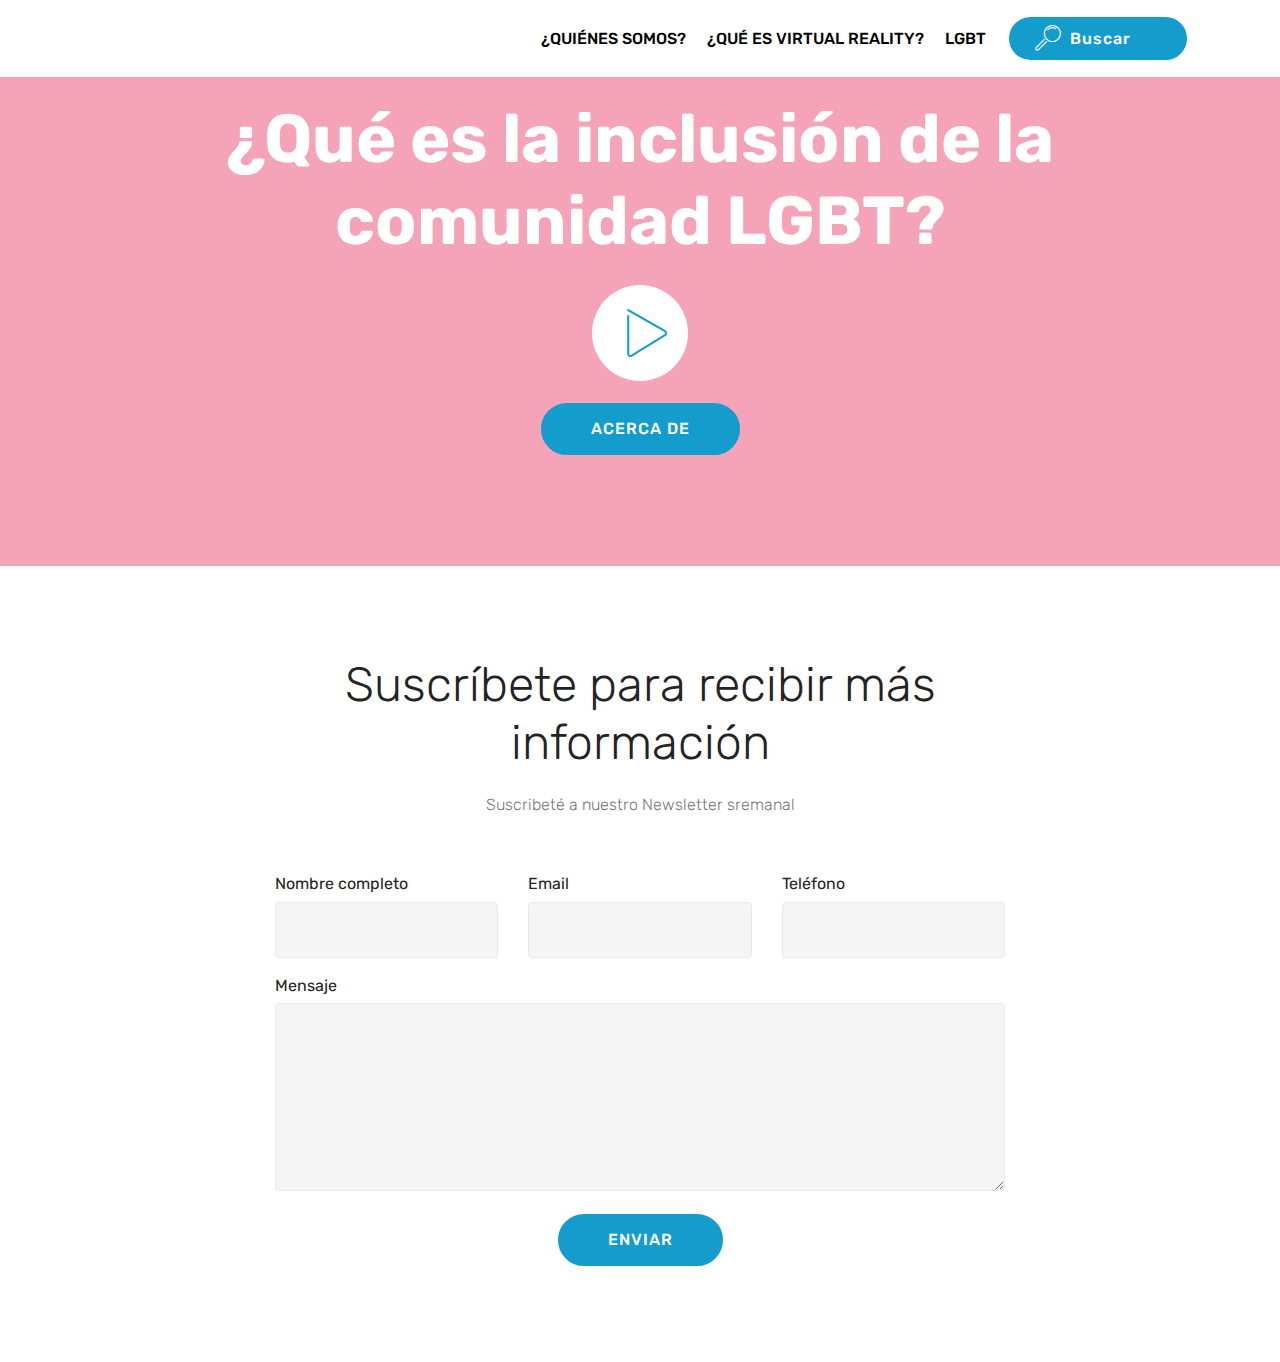
==== FEM_TP5/index.html @ 5a6d89cb "Add files via upload" ====
<!DOCTYPE html>
<html  >
<head>
  <!--Proyecto 19/07/2020-->
  <meta charset="UTF-8">
  <meta http-equiv="X-UA-Compatible" content="IE=edge">
  <meta name="viewport" content="width=device-width, initial-scale=1, minimum-scale=1">
  <meta name="description" content="">
  
  
  <title>Home</title>
  <link rel="stylesheet" href="assets/web/assets/mobirise-icons/mobirise-icons.css">
  <link rel="stylesheet" href="assets/bootstrap/css/bootstrap.min.css">
  <link rel="stylesheet" href="assets/bootstrap/css/bootstrap-grid.min.css">
  <link rel="stylesheet" href="assets/bootstrap/css/bootstrap-reboot.min.css">
  <link rel="stylesheet" href="assets/dropdown/css/style.css">
  <link rel="stylesheet" href="assets/tether/tether.min.css">
  <link rel="stylesheet" href="assets/theme/css/style.css">
  <link rel="preload" as="style" href="assets/mobirise/css/mbr-additional.css"><link rel="stylesheet" href="assets/mobirise/css/mbr-additional.css" type="text/css">
  
  
  
</head>
<body>
<!--Esta sección hace referencia a la parte de todo el Menú-->
  <section class="menu cid-s5eSdiSKbE" once="menu" id="menu2-2">
    <nav class="navbar navbar-expand beta-menu navbar-dropdown align-items-center navbar-fixed-top navbar-toggleable-sm">
        <button class="navbar-toggler navbar-toggler-right" type="button" data-toggle="collapse" data-target="#navbarSupportedContent" aria-controls="navbarSupportedContent" aria-expanded="false" aria-label="Toggle navigation">
            <div class="hamburger">
                <span></span>
                <span></span>
                <span></span>
                <span></span>
            </div>
        </button>
        <div class="menu-logo">
            <div class="navbar-brand">
                <span class="navbar-logo">
                     <!--Queda pendiente cambiar la referencia que te lleva al dar click-->
                    <a href=""> 
                        <!--Queda pendiente cambiar el logo por el que debe de ser-->
                        
                    </a>
                </span>   
            </div>
        </div>
        <div class="collapse navbar-collapse" id="navbarSupportedContent">
            <ul class="navbar-nav nav-dropdown" data-app-modern-menu="true"><li class="nav-item">
                    <a class="nav-link link text-black display-4" href="">¿QUIÉNES SOMOS?</a>
                </li>
                <li class="nav-item">
                    <a class="nav-link link text-black display-4" href="">¿QUÉ ES VIRTUAL REALITY?</a>
                </li>
                <li class="nav-item"><a class="nav-link link text-black display-4" href="">LGBT</a>
                </li>
            </ul>
            <div class="navbar-buttons mbr-section-btn"><a class="btn btn-sm btn-primary display-4" href="tel:+1-234-567-8901"><span class="mbri-search mbr-iconfont mbr-iconfont-btn"></span>
                    Buscar &nbsp; &nbsp; &nbsp;</a></div>
        </div>
    </nav>
</section>

 <!--La estrcutura de donde esta contenido el video y todo-->
<section class="header8 cid-s5eTyyxv9y" data-bg-video="https://www.youtube.com/watch?v=Wuv_-6k0i1s" id="header8-3">
    <div class="mbr-overlay" style="opacity: 0.4; background-color: rgb(255, 51, 102);">
    </div>
    <div class="container align-center">
        <div class="row justify-content-md-center">
            <div class="mbr-white col-md-10">
                <h1 class="mbr-section-title align-center py-2 mbr-bold mbr-fonts-style display-1">
                        ¿Qué es la inclusión de la comunidad LGBT?</h1>
                <div class="mbr-media show-modal align-center py-2" data-modal=".modalWindow">
                         <span class="mbr-iconfont mbri-play" style="color: rgb(20, 157, 204); fill: rgb(20, 157, 204);"></span>
                </div>
                <div class="mbr-section-btn text-center"><a class="btn btn-md btn-primary display-4" href="#">ACERCA DE</a></div>
            </div>
        </div>
    </div>
    <div>
        <div class="modalWindow" style="display: none;">
            <div class="modalWindow-container">
                <div class="modalWindow-video-container">
                    <div class="modalWindow-video">
                        <iframe width="100%" height="100%" frameborder="0" allowfullscreen="1" data-src="https://www.youtube.com/watch?v=Wuv_-6k0i1s"></iframe>
                    </div>
                    <a class="close" role="button" data-dismiss="modal">
                        <span aria-hidden="true" class="mbri-close mbr-iconfont closeModal"></span>
                        <span class="sr-only">Close</span>
                    </a>
                </div>
            </div>
        </div>
    </div>
</section>

<section class="mbr-section form1 cid-s5eWeSr06A" id="form1-5">

    

    
    <div class="container">
        <div class="row justify-content-center">
            <div class="title col-12 col-lg-8">
                <h2 class="mbr-section-title align-center pb-3 mbr-fonts-style display-2">
                    Suscríbete para recibir más información</h2>
                <h3 class="mbr-section-subtitle align-center mbr-light pb-3 mbr-fonts-style display-7">Suscribeté a nuestro Newsletter sremanal</h3>
            </div>
        </div>
    </div>
    <div class="container">
        <div class="row justify-content-center">
            <div class="media-container-column col-lg-8" data-form-type="formoid">
                 <!--Formulario para la parte del contacto suscribirte-->
                <form action="#" method="POST" class="mbr-form form-with-styler" data-form-title="Form"><input type="hidden" name="email" data-form-email="true" value="gaoJ8sy+6foCyvdoauKLddIcoXKHVv81Sa2yBnpXeVdmSCj+94ieFy/NWxzIMmt3+MjzSNZmoTItu3sRrICZNxyyZTBUx2Mr4OtxBeQ76KCiIDKEmGf8eAkq9WIm+OnK">
                    <div class="row">
                        <div hidden="hidden" data-form-alert="" class="alert alert-success col-12">Thanks for filling out the form!</div>
                        <div hidden="hidden" data-form-alert-danger="" class="alert alert-danger col-12">
                        </div>
                    </div>
                    <div class="dragArea row">
                        <div class="col-md-4  form-group" data-for="name">
                            <label for="name-form1-5" class="form-control-label mbr-fonts-style display-7">Nombre completo</label>
                            <input type="text" name="name" data-form-field="Name" required="required" class="form-control display-7" id="name-form1-5">
                        </div>
                        <div class="col-md-4  form-group" data-for="email">
                            <label for="email-form1-5" class="form-control-label mbr-fonts-style display-7">Email</label>
                            <input type="email" name="email" data-form-field="Email" required="required" class="form-control display-7" id="email-form1-5">
                        </div>
                        <div data-for="phone" class="col-md-4  form-group">
                            <label for="phone-form1-5" class="form-control-label mbr-fonts-style display-7">Teléfono</label>
                            <input type="tel" name="phone" data-form-field="Phone" class="form-control display-7" id="phone-form1-5">
                        </div>
                        <div data-for="message" class="col-md-12 form-group">
                            <label for="message-form1-5" class="form-control-label mbr-fonts-style display-7">Mensaje</label>
                            <textarea name="message" data-form-field="Message" class="form-control display-7" id="message-form1-5"></textarea>
                        </div>
                        <div class="col-md-12 input-group-btn align-center"><button type="submit" class="btn btn-primary btn-form display-4">ENVIAR</button></div>
                    </div>
                </form><!---Formbuilder Form--->
            </div>
        </div>
    </div>
</section>


  <script src="assets/web/assets/jquery/jquery.min.js"></script>
  <script src="assets/popper/popper.min.js"></script>
  <script src="assets/bootstrap/js/bootstrap.min.js"></script>
  <script src="assets/dropdown/js/nav-dropdown.js"></script>
  <script src="assets/dropdown/js/navbar-dropdown.js"></script>
  <script src="assets/smoothscroll/smooth-scroll.js"></script>
  <script src="assets/tether/tether.min.js"></script>
  <script src="assets/touchswipe/jquery.touch-swipe.min.js"></script>
  <script src="assets/playervimeo/vimeo_player.js"></script>
  <script src="assets/ytplayer/jquery.mb.ytplayer.min.js"></script>
  <script src="assets/vimeoplayer/jquery.mb.vimeo_player.js"></script>
  <script src="assets/theme/js/script.js"></script>
  <script src="assets/formoid/formoid.min.js"></script>
  
  
</body>
</html>
---- FEM_TP5/assets/web/assets/mobirise-icons/mobirise-icons.css ----
@font-face {
  font-family: 'MobiriseIcons';
  src:  url('mobirise-icons.eot?spat4u');
  src:  url('mobirise-icons.eot?spat4u#iefix') format('embedded-opentype'),
    url('mobirise-icons.ttf?spat4u') format('truetype'),
    url('mobirise-icons.woff?spat4u') format('woff'),
    url('mobirise-icons.svg?spat4u#MobiriseIcons') format('svg');
  font-weight: normal;
  font-style: normal;
  font-display: swap;
}

[class^="mbri-"], [class*=" mbri-"] {
  /* use !important to prevent issues with browser extensions that change fonts */
  font-family: MobiriseIcons !important;
  speak: none;
  font-style: normal;
  font-weight: normal;
  font-variant: normal;
  text-transform: none;
  line-height: 1;

  /* Better Font Rendering =========== */
  -webkit-font-smoothing: antialiased;
  -moz-osx-font-smoothing: grayscale;
}

.mbri-add-submenu:before {
  content: "\e900";
}
.mbri-alert:before {
  content: "\e901";
}
.mbri-align-center:before {
  content: "\e902";
}
.mbri-align-justify:before {
  content: "\e903";
}
.mbri-align-left:before {
  content: "\e904";
}
.mbri-align-right:before {
  content: "\e905";
}
.mbri-android:before {
  content: "\e906";
}
.mbri-apple:before {
  content: "\e907";
}
.mbri-arrow-down:before {
  content: "\e908";
}
.mbri-arrow-next:before {
  content: "\e909";
}
.mbri-arrow-prev:before {
  content: "\e90a";
}
.mbri-arrow-up:before {
  content: "\e90b";
}
.mbri-bold:before {
  content: "\e90c";
}
.mbri-bookmark:before {
  content: "\e90d";
}
.mbri-bootstrap:before {
  content: "\e90e";
}
.mbri-briefcase:before {
  content: "\e90f";
}
.mbri-browse:before {
  content: "\e910";
}
.mbri-bulleted-list:before {
  content: "\e911";
}
.mbri-calendar:before {
  content: "\e912";
}
.mbri-camera:before {
  content: "\e913";
}
.mbri-cart-add:before {
  content: "\e914";
}
.mbri-cart-full:before {
  content: "\e915";
}
.mbri-cash:before {
  content: "\e916";
}
.mbri-change-style:before {
  content: "\e917";
}
.mbri-chat:before {
  content: "\e918";
}
.mbri-clock:before {
  content: "\e919";
}
.mbri-close:before {
  content: "\e91a";
}
.mbri-cloud:before {
  content: "\e91b";
}
.mbri-code:before {
  content: "\e91c";
}
.mbri-contact-form:before {
  content: "\e91d";
}
.mbri-credit-card:before {
  content: "\e91e";
}
.mbri-cursor-click:before {
  content: "\e91f";
}
.mbri-cust-feedback:before {
  content: "\e920";
}
.mbri-database:before {
  content: "\e921";
}
.mbri-delivery:before {
  content: "\e922";
}
.mbri-desktop:before {
  content: "\e923";
}
.mbri-devices:before {
  content: "\e924";
}
.mbri-down:before {
  content: "\e925";
}
.mbri-download:before {
  content: "\e989";
}
.mbri-drag-n-drop:before {
  content: "\e927";
}
.mbri-drag-n-drop2:before {
  content: "\e928";
}
.mbri-edit:before {
  content: "\e929";
}
.mbri-edit2:before {
  content: "\e92a";
}
.mbri-error:before {
  content: "\e92b";
}
.mbri-extension:before {
  content: "\e92c";
}
.mbri-features:before {
  content: "\e92d";
}
.mbri-file:before {
  content: "\e92e";
}
.mbri-flag:before {
  content: "\e92f";
}
.mbri-folder:before {
  content: "\e930";
}
.mbri-gift:before {
  content: "\e931";
}
.mbri-github:before {
  content: "\e932";
}
.mbri-globe:before {
  content: "\e933";
}
.mbri-globe-2:before {
  content: "\e934";
}
.mbri-growing-chart:before {
  content: "\e935";
}
.mbri-hearth:before {
  content: "\e936";
}
.mbri-help:before {
  content: "\e937";
}
.mbri-home:before {
  content: "\e938";
}
.mbri-hot-cup:before {
  content: "\e939";
}
.mbri-idea:before {
  content: "\e93a";
}
.mbri-image-gallery:before {
  content: "\e93b";
}
.mbri-image-slider:before {
  content: "\e93c";
}
.mbri-info:before {
  content: "\e93d";
}
.mbri-italic:before {
  content: "\e93e";
}
.mbri-key:before {
  content: "\e93f";
}
.mbri-laptop:before {
  content: "\e940";
}
.mbri-layers:before {
  content: "\e941";
}
.mbri-left-right:before {
  content: "\e942";
}
.mbri-left:before {
  content: "\e943";
}
.mbri-letter:before {
  content: "\e944";
}
.mbri-like:before {
  content: "\e945";
}
.mbri-link:before {
  content: "\e946";
}
.mbri-lock:before {
  content: "\e947";
}
.mbri-login:before {
  content: "\e948";
}
.mbri-logout:before {
  content: "\e949";
}
.mbri-magic-stick:before {
  content: "\e94a";
}
.mbri-map-pin:before {
  content: "\e94b";
}
.mbri-menu:before {
  content: "\e94c";
}
.mbri-mobile:before {
  content: "\e94d";
}
.mbri-mobile2:before {
  content: "\e94e";
}
.mbri-mobirise:before {
  content: "\e94f";
}
.mbri-more-horizontal:before {
  content: "\e950";
}
.mbri-more-vertical:before {
  content: "\e951";
}
.mbri-music:before {
  content: "\e952";
}
.mbri-new-file:before {
  content: "\e953";
}
.mbri-numbered-list:before {
  content: "\e954";
}
.mbri-opened-folder:before {
  content: "\e955";
}
.mbri-pages:before {
  content: "\e956";
}
.mbri-paper-plane:before {
  content: "\e957";
}
.mbri-paperclip:before {
  content: "\e958";
}
.mbri-photo:before {
  content: "\e959";
}
.mbri-photos:before {
  content: "\e95a";
}
.mbri-pin:before {
  content: "\e95b";
}
.mbri-play:before {
  content: "\e95c";
}
.mbri-plus:before {
  content: "\e95d";
}
.mbri-preview:before {
  content: "\e95e";
}
.mbri-print:before {
  content: "\e95f";
}
.mbri-protect:before {
  content: "\e960";
}
.mbri-question:before {
  content: "\e961";
}
.mbri-quote-left:before {
  content: "\e962";
}
.mbri-quote-right:before {
  content: "\e963";
}
.mbri-refresh:before {
  content: "\e964";
}
.mbri-responsive:before {
  content: "\e965";
}
.mbri-right:before {
  content: "\e966";
}
.mbri-rocket:before {
  content: "\e967";
}
.mbri-sad-face:before {
  content: "\e968";
}
.mbri-sale:before {
  content: "\e969";
}
.mbri-save:before {
  content: "\e96a";
}
.mbri-search:before {
  content: "\e96b";
}
.mbri-setting:before {
  content: "\e96c";
}
.mbri-setting2:before {
  content: "\e96d";
}
.mbri-setting3:before {
  content: "\e96e";
}
.mbri-share:before {
  content: "\e96f";
}
.mbri-shopping-bag:before {
  content: "\e970";
}
.mbri-shopping-basket:before {
  content: "\e971";
}
.mbri-shopping-cart:before {
  content: "\e972";
}
.mbri-sites:before {
  content: "\e973";
}
.mbri-smile-face:before {
  content: "\e974";
}
.mbri-speed:before {
  content: "\e975";
}
.mbri-star:before {
  content: "\e976";
}
.mbri-success:before {
  content: "\e977";
}
.mbri-sun:before {
  content: "\e978";
}
.mbri-sun2:before {
  content: "\e979";
}
.mbri-tablet:before {
  content: "\e97a";
}
.mbri-tablet-vertical:before {
  content: "\e97b";
}
.mbri-target:before {
  content: "\e97c";
}
.mbri-timer:before {
  content: "\e97d";
}
.mbri-to-ftp:before {
  content: "\e97e";
}
.mbri-to-local-drive:before {
  content: "\e97f";
}
.mbri-touch-swipe:before {
  content: "\e980";
}
.mbri-touch:before {
  content: "\e981";
}
.mbri-trash:before {
  content: "\e982";
}
.mbri-underline:before {
  content: "\e983";
}
.mbri-unlink:before {
  content: "\e984";
}
.mbri-unlock:before {
  content: "\e985";
}
.mbri-up-down:before {
  content: "\e986";
}
.mbri-up:before {
  content: "\e987";
}
.mbri-update:before {
  content: "\e988";
}
.mbri-upload:before {
 content: "\e926"; 
}
.mbri-user:before {
  content: "\e98a";
}
.mbri-user2:before {
  content: "\e98b";
}
.mbri-users:before {
  content: "\e98c";
}
.mbri-video:before {
  content: "\e98d";
}
.mbri-video-play:before {
  content: "\e98e";
}
.mbri-watch:before {
  content: "\e98f";
}
.mbri-website-theme:before {
  content: "\e990";
}
.mbri-wifi:before {
  content: "\e991";
}
.mbri-windows:before {
  content: "\e992";
}
.mbri-zoom-out:before {
  content: "\e993";
}
.mbri-redo:before {
  content: "\e994";
}
.mbri-undo:before {
  content: "\e995";
}
---- FEM_TP5/assets/dropdown/css/style.css ----
.navbar-dropdown {
  left: 0;
  padding: 0;
  position: absolute;
  right: 0;
  top: 0;
  transition: all 0.45s ease;
  z-index: 1030;
  background: #282828; }
  .navbar-dropdown .navbar-logo {
    margin-right: 0.8rem;
    transition: margin 0.3s ease-in-out;
    vertical-align: middle; }
    .navbar-dropdown .navbar-logo img {
      height: 3.125rem;
      transition: all 0.3s ease-in-out; }
    .navbar-dropdown .navbar-logo.mbr-iconfont {
      font-size: 3.125rem;
      line-height: 3.125rem; }
  .navbar-dropdown .navbar-caption {
    font-weight: 700;
    white-space: normal;
    vertical-align: -4px;
    line-height: 3.125rem !important; }
    .navbar-dropdown .navbar-caption, .navbar-dropdown .navbar-caption:hover {
      color: inherit;
      text-decoration: none; }
  .navbar-dropdown .mbr-iconfont + .navbar-caption {
    vertical-align: -1px; }
  .navbar-dropdown.navbar-fixed-top {
    position: fixed; }
  .navbar-dropdown .navbar-brand span {
    vertical-align: -4px; }
  .navbar-dropdown.bg-color.transparent {
    background: none; }
  .navbar-dropdown.navbar-short .navbar-brand {
    padding: 0.625rem 0; }
    .navbar-dropdown.navbar-short .navbar-brand span {
      vertical-align: -1px; }
  .navbar-dropdown.navbar-short .navbar-caption {
    line-height: 2.375rem !important;
    vertical-align: -2px; }
  .navbar-dropdown.navbar-short .navbar-logo {
    margin-right: 0.5rem; }
    .navbar-dropdown.navbar-short .navbar-logo img {
      height: 2.375rem; }
    .navbar-dropdown.navbar-short .navbar-logo.mbr-iconfont {
      font-size: 2.375rem;
      line-height: 2.375rem; }
  .navbar-dropdown.navbar-short .mbr-table-cell {
    height: 3.625rem; }
  .navbar-dropdown .navbar-close {
    left: 0.6875rem;
    position: fixed;
    top: 0.75rem;
    z-index: 1000; }
  .navbar-dropdown .hamburger-icon {
    content: "";
    display: inline-block;
    vertical-align: middle;
    width: 16px;
    -webkit-box-shadow: 0 -6px 0 1px #282828,0 0 0 1px #282828,0 6px 0 1px #282828;
    -moz-box-shadow: 0 -6px 0 1px #282828,0 0 0 1px #282828,0 6px 0 1px #282828;
    box-shadow: 0 -6px 0 1px #282828,0 0 0 1px #282828,0 6px 0 1px #282828; }

.dropdown-menu .dropdown-toggle[data-toggle="dropdown-submenu"]::after {
  border-bottom: 0.35em solid transparent;
  border-left: 0.35em solid;
  border-right: 0;
  border-top: 0.35em solid transparent;
  margin-left: 0.3rem; }

.dropdown-menu .dropdown-item:focus {
  outline: 0; }

.nav-dropdown {
  font-size: 0.75rem;
  font-weight: 500;
  height: auto !important; }
  .nav-dropdown .nav-btn {
    padding-left: 1rem; }
  .nav-dropdown .link {
    margin: .667em 1.667em;
    font-weight: 500;
    padding: 0;
    transition: color .2s ease-in-out; }
    .nav-dropdown .link.dropdown-toggle {
      margin-right: 2.583em; }
      .nav-dropdown .link.dropdown-toggle::after {
        margin-left: .25rem;
        border-top: 0.35em solid;
        border-right: 0.35em solid transparent;
        border-left: 0.35em solid transparent;
        border-bottom: 0; }
      .nav-dropdown .link.dropdown-toggle[aria-expanded="true"] {
        margin: 0;
        padding: 0.667em 3.263em  0.667em 1.667em; }
  .nav-dropdown .link::after,
  .nav-dropdown .dropdown-item::after {
    color: inherit; }
  .nav-dropdown .btn {
    font-size: 0.75rem;
    font-weight: 700;
    letter-spacing: 0;
    margin-bottom: 0;
    padding-left: 1.25rem;
    padding-right: 1.25rem; }
  .nav-dropdown .dropdown-menu {
    border-radius: 0;
    border: 0;
    left: 0;
    margin: 0;
    padding-bottom: 1.25rem;
    padding-top: 1.25rem;
    position: relative; }
  .nav-dropdown .dropdown-submenu {
    margin-left: 0.125rem;
    top: 0; }
  .nav-dropdown .dropdown-item {
    font-weight: 500;
    line-height: 2;
    padding: 0.3846em 4.615em 0.3846em 1.5385em;
    position: relative;
    transition: color .2s ease-in-out, background-color .2s ease-in-out; }
    .nav-dropdown .dropdown-item::after {
      margin-top: -0.3077em;
      position: absolute;
      right: 1.1538em;
      top: 50%; }
    .nav-dropdown .dropdown-item:focus, .nav-dropdown .dropdown-item:hover {
      background: none; }

@media (max-width: 767px) {
  .nav-dropdown.navbar-toggleable-sm {
    bottom: 0;
    display: none;
    left: 0;
    overflow-x: hidden;
    position: fixed;
    top: 0;
    transform: translateX(-100%);
    -ms-transform: translateX(-100%);
    -webkit-transform: translateX(-100%);
    width: 18.75rem;
    z-index: 999; } }
.nav-dropdown.navbar-toggleable-xl {
  bottom: 0;
  display: none;
  left: 0;
  overflow-x: hidden;
  position: fixed;
  top: 0;
  transform: translateX(-100%);
  -ms-transform: translateX(-100%);
  -webkit-transform: translateX(-100%);
  width: 18.75rem;
  z-index: 999; }

.nav-dropdown-sm {
  display: block !important;
  overflow-x: hidden;
  overflow: auto;
  padding-top: 3.875rem; }
  .nav-dropdown-sm::after {
    content: "";
    display: block;
    height: 3rem;
    width: 100%; }
  .nav-dropdown-sm.collapse.in ~ .navbar-close {
    display: block !important; }
  .nav-dropdown-sm.collapsing, .nav-dropdown-sm.collapse.in {
    transform: translateX(0);
    -ms-transform: translateX(0);
    -webkit-transform: translateX(0);
    transition: all 0.25s ease-out;
    -webkit-transition: all 0.25s ease-out;
    background: #282828; }
  .nav-dropdown-sm.collapsing[aria-expanded="false"] {
    transform: translateX(-100%);
    -ms-transform: translateX(-100%);
    -webkit-transform: translateX(-100%); }
  .nav-dropdown-sm .nav-item {
    display: block;
    margin-left: 0 !important;
    padding-left: 0; }
  .nav-dropdown-sm .link,
  .nav-dropdown-sm .dropdown-item {
    border-top: 1px dotted rgba(255, 255, 255, 0.1);
    font-size: 0.8125rem;
    line-height: 1.6;
    margin: 0 !important;
    padding: 0.875rem 2.4rem 0.875rem 1.5625rem !important;
    position: relative;
    white-space: normal; }
    .nav-dropdown-sm .link:focus, .nav-dropdown-sm .link:hover,
    .nav-dropdown-sm .dropdown-item:focus,
    .nav-dropdown-sm .dropdown-item:hover {
      background: rgba(0, 0, 0, 0.2) !important;
      color: #c0a375; }
  .nav-dropdown-sm .nav-btn {
    position: relative;
    padding: 1.5625rem 1.5625rem 0 1.5625rem; }
    .nav-dropdown-sm .nav-btn::before {
      border-top: 1px dotted rgba(255, 255, 255, 0.1);
      content: "";
      left: 0;
      position: absolute;
      top: 0;
      width: 100%; }
    .nav-dropdown-sm .nav-btn + .nav-btn {
      padding-top: 0.625rem; }
      .nav-dropdown-sm .nav-btn + .nav-btn::before {
        display: none; }
  .nav-dropdown-sm .btn {
    padding: 0.625rem 0; }
  .nav-dropdown-sm .dropdown-toggle[data-toggle="dropdown-submenu"]::after {
    margin-left: .25rem;
    border-top: 0.35em solid;
    border-right: 0.35em solid transparent;
    border-left: 0.35em solid transparent;
    border-bottom: 0; }
  .nav-dropdown-sm .dropdown-toggle[data-toggle="dropdown-submenu"][aria-expanded="true"]::after {
    border-top: 0;
    border-right: 0.35em solid transparent;
    border-left: 0.35em solid transparent;
    border-bottom: 0.35em solid; }
  .nav-dropdown-sm .dropdown-menu {
    margin: 0;
    padding: 0;
    position: relative;
    top: 0;
    left: 0;
    width: 100%;
    border: 0;
    float: none;
    border-radius: 0;
    background: none; }
  .nav-dropdown-sm .dropdown-submenu {
    left: 100%;
    margin-left: 0.125rem;
    margin-top: -1.25rem;
    top: 0; }

.navbar-toggleable-sm .nav-dropdown .dropdown-menu {
  position: absolute; }

.navbar-toggleable-sm .nav-dropdown .dropdown-submenu {
  left: 100%;
  margin-left: 0.125rem;
  margin-top: -1.25rem;
  top: 0; }

.navbar-toggleable-sm.opened .nav-dropdown .dropdown-menu {
  position: relative; }

.navbar-toggleable-sm.opened .nav-dropdown .dropdown-submenu {
  left: 0;
  margin-left: 00rem;
  margin-top: 0rem;
  top: 0; }

.is-builder .nav-dropdown.collapsing {
  transition: none !important; }

/*# sourceMappingURL=style.css.map */
---- FEM_TP5/assets/theme/css/style.css ----
/*!
 * Mobirise v4 theme (https://mobirise.com/)
 * Copyright 2017 Mobirise
 */
section {
  background-color: #eeeeee;
}

.form-control:focus {
  box-shadow: none;
}

:focus {
  outline: none;
}

body {
  font-style: normal;
  line-height: 1.5;
}

section,
.container,
.container-fluid {
  position: relative;
  word-wrap: break-word;
}

a.mbr-iconfont:hover {
  text-decoration: none;
}

.article .lead p,
.article .lead ul,
.article .lead ol,
.article .lead pre,
.article .lead blockquote {
  margin-bottom: 0;
}

ul,
ol,
pre,
blockquote {
  margin-bottom: 2.3125rem;
}

pre {
  background: #f4f4f4;
  padding: 10px 24px;
  white-space: pre-wrap;
}

.inactive {
  -webkit-user-select: none;
  -moz-user-select: none;
  -ms-user-select: none;
  user-select: none;
  pointer-events: none;
  -webkit-user-drag: none;
  user-drag: none;
}

.mbr-section__comments .row {
  justify-content: center;
  -webkit-justify-content: center;
}

a {
  font-style: normal;
  font-weight: 400;
  cursor: pointer;
}

a, a:hover {
  text-decoration: none;
}

figure {
  margin-bottom: 0;
}

body {
  color: #232323;
}

h1,
h2,
h3,
h4,
h5,
h6,
.h1,
.h2,
.h3,
.h4,
.h5,
.h6,
.display-1,
.display-2,
.display-3,
.display-4 {
  line-height: 1;
  word-break: break-word;
  word-wrap: break-word;
}

.mbr-section-title {
  font-style: normal;
  line-height: 1.2;
}

.mbr-section-subtitle {
  line-height: 1.3;
}

.mbr-text {
  font-style: normal;
  line-height: 1.6;
}

b,
strong {
  font-weight: bold;
}

blockquote {
  padding: 10px 0 10px 20px;
  position: relative;
  border-left: 2px solid;
  border-color: #ff3366;
}

input:-webkit-autofill, input:-webkit-autofill:hover, input:-webkit-autofill:focus, input:-webkit-autofill:active {
  transition-delay: 9999s;
  transition-property: background-color, color;
}

textarea[type='hidden'] {
  display: none;
}

body {
  position: relative;
}

section {
  background-position: 50% 50%;
  background-repeat: no-repeat;
  background-size: cover;
}

section .mbr-background-video,
section .mbr-background-video-preview {
  position: absolute;
  bottom: 0;
  left: 0;
  right: 0;
  top: 0;
}

.hidden {
  visibility: hidden;
}

.mbr-z-index20 {
  z-index: 20;
}

/*! Base colors */
.mbr-white {
  color: #ffffff;
}

.mbr-black {
  color: #000000;
}

.mbr-bg-white {
  background-color: #ffffff;
}

.mbr-bg-black {
  background-color: #000000;
}

/*! Text-aligns */
.align-left {
  text-align: left;
}

.align-center {
  text-align: center;
}

.align-right {
  text-align: right;
}

@media (max-width: 767px) {
  .align-left,
  .align-center,
  .align-right,
  .mbr-section-btn,
  .mbr-section-title {
    text-align: center;
  }
}

/*! Font-weight  */
.mbr-light {
  font-weight: 300;
}

.mbr-regular {
  font-weight: 400;
}

.mbr-semibold {
  font-weight: 500;
}

.mbr-bold {
  font-weight: 700;
}

/*! Media  */
.media-size-item {
  -moz-flex: 1 1 auto;
  -o-flex: 1 1 auto;
  flex: 1 1 auto;
}

.media-content {
  flex-basis: 100%;
}

.media-container-row {
  display: flex;
  flex-direction: row;
  flex-wrap: wrap;
  justify-content: center;
  align-content: center;
  align-items: start;
}

.media-container-row .media-size-item {
  width: 400px;
}

.media-container-column {
  display: flex;
  flex-direction: column;
  flex-wrap: wrap;
  justify-content: center;
  align-content: center;
  align-items: stretch;
}

.media-container-column > * {
  width: 100%;
}

@media (min-width: 992px) {
  .media-container-row {
    flex-wrap: nowrap;
  }
}

figure {
  overflow: hidden;
}

figure[mbr-media-size] {
  transition: width 0.1s;
}

.mbr-figure img,
.mbr-figure iframe {
  display: block;
  width: 100%;
}

.card {
  background-color: transparent;
  border: none;
}

.card-box {
  width: 100%;
}

.card-img {
  text-align: center;
  flex-shrink: 0;
  -webkit-flex-shrink: 0;
}

.media {
  max-width: 100%;
  margin: 0 auto;
}

.mbr-figure {
  -ms-grid-row-align: center;
  align-self: center;
}

.media-container > div {
  max-width: 100%;
}

.mbr-figure img,
.card-img img {
  width: 100%;
}

@media (max-width: 991px) {
  .media-size-item {
    width: auto !important;
  }
  .media {
    width: auto;
  }
  .mbr-figure {
    width: 100% !important;
  }
}

/*! Buttons */
.btn {
  font-weight: 500;
  border-width: 2px;
  font-style: normal;
  letter-spacing: 1px;
  margin: .4rem .8rem;
  white-space: normal;
  transition: all .3s ease-in-out;
  display: inline-flex;
  align-items: center;
  justify-content: center;
  word-break: break-word;
  -webkit-align-items: center;
  -webkit-justify-content: center;
  display: -webkit-inline-flex;
}

.btn-sm {
  font-weight: 500;
  letter-spacing: 1px;
  transition: all .3s ease-in-out;
}

.btn-md {
  font-weight: 500;
  letter-spacing: 1px;
  margin: .4rem .8rem !important;
  transition: all .3s ease-in-out;
}

.btn-lg {
  font-weight: 500;
  letter-spacing: 1px;
  margin: .4rem .8rem !important;
  transition: all .3s ease-in-out;
}

.mbr-section-btn {
  margin-left: -0.25rem;
  margin-right: -0.25rem;
  font-size: 0;
}

nav .mbr-section-btn {
  margin-left: 0rem;
  margin-right: 0rem;
}

.btn-form {
  border-radius: 0;
}

.btn-form:hover {
  cursor: pointer;
}

/*! Btn icon margin */
.btn .mbr-iconfont,
.btn.btn-sm .mbr-iconfont {
  cursor: pointer;
  margin-right: 0.5rem;
}

.btn.btn-md .mbr-iconfont,
.btn.btn-md .mbr-iconfont {
  margin-right: 0.8rem;
}

.mbr-regular {
  font-weight: 400;
}

.mbr-semibold {
  font-weight: 500;
}

.mbr-bold {
  font-weight: 700;
}

[type='submit'] {
  -webkit-appearance: none;
}

/*! Full-screen */
.mbr-fullscreen .mbr-overlay {
  min-height: 100vh;
}

.mbr-fullscreen {
  display: flex;
  display: -moz-flex;
  display: -ms-flex;
  display: -o-flex;
  align-items: center;
  -webkit-align-items: center;
  min-height: 100vh;
  padding-top: 3rem;
  padding-bottom: 3rem;
}

/*! Map */
.map {
  height: 25rem;
  position: relative;
}

.map iframe {
  width: 100%;
  height: 100%;
}

.mbr-overlay {
  background-color: #000;
  bottom: 0;
  left: 0;
  opacity: .5;
  position: absolute;
  right: 0;
  top: 0;
  z-index: 0;
  pointer-events: none;
}

/* Form */
blockquote {
  font-style: italic;
  padding: 10px 0 10px 20px;
  font-size: 1.09rem;
  position: relative;
  border-width: 3px;
}

.form-control {
  background-color: #f5f5f5;
  box-shadow: none;
  color: #565656;
  line-height: 1.43;
  min-height: 3.5em;
  padding: 1.07em .5em;
}

.form-control, .form-control:focus {
  border: 1px solid #e8e8e8;
}

.form-active .form-control:invalid {
  border-color: red;
}

.form-control-label {
  position: relative;
  cursor: pointer;
  margin-bottom: .357em;
  padding: 0;
}

.alert {
  color: #ffffff;
  border-radius: 0;
  border: 0;
  font-size: .875rem;
  line-height: 1.5;
  margin-bottom: 1.875rem;
  padding: 1.25rem;
  position: relative;
}

.alert.alert-form::after {
  background-color: inherit;
  bottom: -7px;
  content: "";
  display: block;
  height: 14px;
  left: 50%;
  margin-left: -7px;
  position: absolute;
  transform: rotate(45deg);
  width: 14px;
  -webkit-transform: rotate(45deg);
}

.form-asterisk {
  font-family: initial;
  position: absolute;
  top: -2px;
  font-weight: normal;
}

/*! Scroll to top arrow */
#scrollToTop a i:before {
  content: '';
  position: absolute;
  height: 40%;
  top: 25%;
  background: #fff;
  width: 2px;
  left: calc(50% - 1px);
}

#scrollToTop a i:after {
  content: '';
  position: absolute;
  display: block;
  border-top: 2px solid #fff;
  border-right: 2px solid #fff;
  width: 40%;
  height: 40%;
  left: 30%;
  bottom: 30%;
  transform: rotate(135deg);
  -webkit-transform: rotate(135deg);
}

.mbr-arrow-up {
  bottom: 25px;
  right: 90px;
  position: fixed;
  text-align: right;
  z-index: 5000;
  color: #ffffff;
  font-size: 32px;
  transform: rotate(180deg);
  -webkit-transform: rotate(180deg);
}

.mbr-arrow-up a {
  background: rgba(0, 0, 0, 0.2);
  border-radius: 3px;
  color: #fff;
  display: inline-block;
  height: 60px;
  width: 60px;
  outline-style: none !important;
  position: relative;
  text-decoration: none;
  transition: all 0.3s ease-in-out;
  cursor: pointer;
  text-align: center;
}

.mbr-arrow-up a:hover {
  background-color: rgba(0, 0, 0, 0.4);
}

.mbr-arrow-up a i {
  line-height: 60px;
}

.mbr-arrow-up-icon {
  display: block;
  color: #fff;
}

.mbr-arrow-up-icon::before {
  content: '\203a';
  display: inline-block;
  font-family: serif;
  font-size: 32px;
  line-height: 1;
  font-style: normal;
  position: relative;
  top: 6px;
  left: -4px;
  -webkit-transform: rotate(-90deg);
  transform: rotate(-90deg);
}

/*! Arrow Down */
.mbr-arrow {
  position: absolute;
  bottom: 45px;
  left: 50%;
  width: 60px;
  height: 60px;
  cursor: pointer;
  background-color: rgba(80, 80, 80, 0.5);
  border-radius: 50%;
  -webkit-transform: translateX(-50%);
  transform: translateX(-50%);
}

.mbr-arrow > a {
  display: inline-block;
  text-decoration: none;
  outline-style: none;
  -webkit-animation: arrowdown 1.7s ease-in-out infinite;
  animation: arrowdown 1.7s ease-in-out infinite;
}

.mbr-arrow > a > i {
  position: absolute;
  top: -2px;
  left: 15px;
  font-size: 2rem;
}

@keyframes arrowdown {
  0% {
    transform: translateY(0px);
    -webkit-transform: translateY(0px);
  }
  50% {
    transform: translateY(-5px);
    -webkit-transform: translateY(-5px);
  }
  100% {
    transform: translateY(0px);
    -webkit-transform: translateY(0px);
  }
}

@-webkit-keyframes arrowdown {
  0% {
    transform: translateY(0px);
    -webkit-transform: translateY(0px);
  }
  50% {
    transform: translateY(-5px);
    -webkit-transform: translateY(-5px);
  }
  100% {
    transform: translateY(0px);
    -webkit-transform: translateY(0px);
  }
}

@media (max-width: 500px) {
  .mbr-arrow-up {
    left: 50%;
    right: auto;
    transform: translateX(-50%) rotate(180deg);
    -webkit-transform: translateX(-50%) rotate(180deg);
  }
}

/*Gradients animation*/
@keyframes gradient-animation {
  from {
    background-position: 0% 100%;
    -webkit-animation-timing-function: ease-in-out;
            animation-timing-function: ease-in-out;
  }
  to {
    background-position: 100% 0%;
    -webkit-animation-timing-function: ease-in-out;
            animation-timing-function: ease-in-out;
  }
}

@-webkit-keyframes gradient-animation {
  from {
    background-position: 0% 100%;
    -webkit-animation-timing-function: ease-in-out;
            animation-timing-function: ease-in-out;
  }
  to {
    background-position: 100% 0%;
    -webkit-animation-timing-function: ease-in-out;
            animation-timing-function: ease-in-out;
  }
}

.bg-gradient {
  background-size: 200% 200%;
  animation: gradient-animation 5s infinite alternate;
  -webkit-animation: gradient-animation 5s infinite alternate;
}

.menu .navbar-brand {
  display: -webkit-flex;
}

.menu .navbar-brand span {
  display: flex;
  display: -webkit-flex;
}

.menu .navbar-brand .navbar-caption-wrap {
  display: -webkit-flex;
}

.menu .navbar-brand .navbar-logo img {
  display: -webkit-flex;
}

@media (min-width: 768px) and (max-width: 1023px) {
  .menu .navbar-toggleable-sm .navbar-nav {
    display: -ms-flexbox;
  }
}

@media (max-width: 1023px) {
  .menu .navbar-collapse {
    max-height: 93.5vh;
  }
  .menu .navbar-collapse.show {
    overflow: auto;
  }
}

@media (min-width: 1024px) {
  .menu .navbar-nav.nav-dropdown {
    display: -webkit-flex;
  }
  .menu .navbar-toggleable-sm .navbar-collapse {
    display: -webkit-flex !important;
  }
  .menu .collapsed .navbar-collapse {
    max-height: 93.5vh;
  }
  .menu .collapsed .navbar-collapse.show {
    overflow: auto;
  }
}

@media (max-width: 767px) {
  .menu .navbar-collapse {
    max-height: 80vh;
  }
}

/* Others*/
.note-check a[data-value=Rubik] {
  font-style: normal;
}

.mbr-arrow a {
  color: #ffffff;
}

@media (max-width: 767px) {
  .mbr-arrow {
    display: none;
  }
}

.navbar {
  display: -webkit-flex;
  -webkit-flex-wrap: wrap;
  -webkit-align-items: center;
  -webkit-justify-content: space-between;
}

.navbar-collapse {
  -webkit-flex-basis: 100%;
  -webkit-flex-grow: 1;
  -webkit-align-items: center;
}

.nav-dropdown .link {
  padding: 0.667em 1.667em !important;
  margin: 0 !important;
}

.nav {
  display: -webkit-flex;
  -webkit-flex-wrap: wrap;
}

.row {
  display: -webkit-flex;
  -webkit-flex-wrap: wrap;
}

.justify-content-center {
  -webkit-justify-content: center;
}

.form-inline {
  display: -webkit-flex;
  -webkit-align-items: center;
}

.card-wrapper {
  -webkit-flex: 1;
}

.carousel-control {
  z-index: 10;
  display: -webkit-flex;
  -webkit-align-items: center;
  -webkit-justify-content: center;
}

.carousel-controls {
  display: -webkit-flex;
}

.media {
  display: -webkit-flex;
}

.form-group:focus {
  outline: none;
}

.jq-selectbox__select {
  padding: 1.07em 0.5em;
  position: absolute;
  top: 0;
  left: 0;
  width: 100%;
}

.jq-selectbox__dropdown {
  position: absolute;
  top: 100%;
  left: 0 !important;
  width: 100% !important;
}

.jq-selectbox__trigger-arrow {
  -webkit-transform: translateY(-50%);
          transform: translateY(-50%);
}

.jq-selectbox li {
  padding: 1.07em 0.5em;
}

input[type='range'] {
  padding-left: 0 !important;
  padding-right: 0 !important;
}

.modal-dialog,
.modal-content {
  height: 100%;
}

.modal-dialog .carousel-inner {
  height: calc(100vh - 1.75rem);
}

@media (max-width: 575px) {
  .modal-dialog .carousel-inner {
    height: calc(100vh - 1rem);
  }
}

.carousel-item {
  text-align: center;
}

.carousel-item img {
  margin: auto;
}

.navbar-toggler {
  align-self: flex-start;
  padding: 0.25rem 0.75rem;
  font-size: 1.25rem;
  line-height: 1;
  background: transparent;
  border: 1px solid transparent;
  border-radius: 0.25rem;
}

.navbar-toggler:focus,
.navbar-toggler:hover {
  text-decoration: none;
}

.navbar-toggler-icon {
  display: inline-block;
  width: 1.5em;
  height: 1.5em;
  vertical-align: middle;
  content: '';
  background: no-repeat center center;
  background-size: 100% 100%;
}

.navbar-toggler-left {
  position: absolute;
  left: 1rem;
}

.navbar-toggler-right {
  position: absolute;
  right: 1rem;
}

@media (max-width: 575px) {
  .navbar-toggleable .navbar-nav .dropdown-menu {
    position: static;
    float: none;
  }
  .navbar-toggleable > .container {
    padding-right: 0;
    padding-left: 0;
  }
}

@media (min-width: 576px) {
  .navbar-toggleable {
    flex-direction: row;
    flex-wrap: nowrap;
    align-items: center;
  }
  .navbar-toggleable .navbar-nav {
    flex-direction: row;
  }
  .navbar-toggleable .navbar-nav .nav-link {
    padding-right: 0.5rem;
    padding-left: 0.5rem;
  }
  .navbar-toggleable > .container {
    display: flex;
    flex-wrap: nowrap;
    align-items: center;
  }
  .navbar-toggleable .navbar-collapse {
    display: flex !important;
    width: 100%;
  }
  .navbar-toggleable .navbar-toggler {
    display: none;
  }
}

@media (max-width: 767px) {
  .navbar-toggleable-sm .navbar-nav .dropdown-menu {
    position: static;
    float: none;
  }
  .navbar-toggleable-sm > .container {
    padding-right: 0;
    padding-left: 0;
  }
}

@media (min-width: 768px) {
  .navbar-toggleable-sm {
    flex-direction: row;
    flex-wrap: nowrap;
    align-items: center;
  }
  .navbar-toggleable-sm .navbar-nav {
    flex-direction: row;
  }
  .navbar-toggleable-sm .navbar-nav .nav-link {
    padding-right: 0.5rem;
    padding-left: 0.5rem;
  }
  .navbar-toggleable-sm > .container {
    display: flex;
    flex-wrap: nowrap;
    align-items: center;
  }
  .navbar-toggleable-sm .navbar-collapse {
    display: none;
    width: 100%;
  }
  .navbar-toggleable-sm .navbar-toggler {
    display: none;
  }
}

@media (max-width: 1023px) {
  .navbar-toggleable-md .navbar-nav .dropdown-menu {
    position: static;
    float: none;
  }
  .navbar-toggleable-md > .container {
    padding-right: 0;
    padding-left: 0;
  }
}

@media (min-width: 1024px) {
  .navbar-toggleable-md {
    flex-direction: row;
    flex-wrap: nowrap;
    align-items: center;
  }
  .navbar-toggleable-md .navbar-nav {
    flex-direction: row;
  }
  .navbar-toggleable-md .navbar-nav .nav-link {
    padding-right: 0.5rem;
    padding-left: 0.5rem;
  }
  .navbar-toggleable-md > .container {
    display: flex;
    flex-wrap: nowrap;
    align-items: center;
  }
  .navbar-toggleable-md .navbar-collapse {
    display: flex !important;
    width: 100%;
  }
  .navbar-toggleable-md .navbar-toggler {
    display: none;
  }
}

@media (max-width: 1199px) {
  .navbar-toggleable-lg .navbar-nav .dropdown-menu {
    position: static;
    float: none;
  }
  .navbar-toggleable-lg > .container {
    padding-right: 0;
    padding-left: 0;
  }
}

@media (min-width: 1200px) {
  .navbar-toggleable-lg {
    flex-direction: row;
    flex-wrap: nowrap;
    align-items: center;
  }
  .navbar-toggleable-lg .navbar-nav {
    flex-direction: row;
  }
  .navbar-toggleable-lg .navbar-nav .nav-link {
    padding-right: 0.5rem;
    padding-left: 0.5rem;
  }
  .navbar-toggleable-lg > .container {
    display: flex;
    flex-wrap: nowrap;
    align-items: center;
  }
  .navbar-toggleable-lg .navbar-collapse {
    display: flex !important;
    width: 100%;
  }
  .navbar-toggleable-lg .navbar-toggler {
    display: none;
  }
}

.navbar-toggleable-xl {
  flex-direction: row;
  flex-wrap: nowrap;
  align-items: center;
}

.navbar-toggleable-xl .navbar-nav .dropdown-menu {
  position: static;
  float: none;
}

.navbar-toggleable-xl > .container {
  padding-right: 0;
  padding-left: 0;
}

.navbar-toggleable-xl .navbar-nav {
  flex-direction: row;
}

.navbar-toggleable-xl .navbar-nav .nav-link {
  padding-right: 0.5rem;
  padding-left: 0.5rem;
}

.navbar-toggleable-xl > .container {
  display: flex;
  flex-wrap: nowrap;
  align-items: center;
}

.navbar-toggleable-xl .navbar-collapse {
  display: flex !important;
  width: 100%;
}

.navbar-toggleable-xl .navbar-toggler {
  display: none;
}

.card-img {
  width: auto;
}

.menu .navbar.collapsed:not(.beta-menu) {
  flex-direction: column;
}

.carousel-item.active,
.carousel-item-next,
.carousel-item-prev {
  display: flex;
}

.note-air-layout .dropup .dropdown-menu,
.note-air-layout .navbar-fixed-bottom .dropdown .dropdown-menu {
  bottom: initial !important;
}

html,
body {
  height: auto;
  min-height: 100vh;
}

.dropup .dropdown-toggle::after {
  display: none;
}
.engine {
	position: absolute;
	text-indent: -2400px;
	text-align: center;
	padding: 0;
	top: 0;
	left: -2400px;
}
---- FEM_TP5/assets/mobirise/css/mbr-additional.css ----
@import url(https://fonts.googleapis.com/css?family=Rubik:300,300i,400,400i,500,500i,700,700i,900,900i&display=swap);





body {
  font-family: Rubik;
}
.display-1 {
  font-family: 'Rubik', sans-serif;
  font-size: 4.25rem;
  font-display: swap;
}
.display-1 > .mbr-iconfont {
  font-size: 6.8rem;
}
.display-2 {
  font-family: 'Rubik', sans-serif;
  font-size: 3rem;
  font-display: swap;
}
.display-2 > .mbr-iconfont {
  font-size: 4.8rem;
}
.display-4 {
  font-family: 'Rubik', sans-serif;
  font-size: 1rem;
  font-display: swap;
}
.display-4 > .mbr-iconfont {
  font-size: 1.6rem;
}
.display-5 {
  font-family: 'Rubik', sans-serif;
  font-size: 1.5rem;
  font-display: swap;
}
.display-5 > .mbr-iconfont {
  font-size: 2.4rem;
}
.display-7 {
  font-family: 'Rubik', sans-serif;
  font-size: 1rem;
  font-display: swap;
}
.display-7 > .mbr-iconfont {
  font-size: 1.6rem;
}
/* ---- Fluid typography for mobile devices ---- */
/* 1.4 - font scale ratio ( bootstrap == 1.42857 ) */
/* 100vw - current viewport width */
/* (48 - 20)  48 == 48rem == 768px, 20 == 20rem == 320px(minimal supported viewport) */
/* 0.65 - min scale variable, may vary */
@media (max-width: 768px) {
  .display-1 {
    font-size: 3.4rem;
    font-size: calc( 2.1374999999999997rem + (4.25 - 2.1374999999999997) * ((100vw - 20rem) / (48 - 20)));
    line-height: calc( 1.4 * (2.1374999999999997rem + (4.25 - 2.1374999999999997) * ((100vw - 20rem) / (48 - 20))));
  }
  .display-2 {
    font-size: 2.4rem;
    font-size: calc( 1.7rem + (3 - 1.7) * ((100vw - 20rem) / (48 - 20)));
    line-height: calc( 1.4 * (1.7rem + (3 - 1.7) * ((100vw - 20rem) / (48 - 20))));
  }
  .display-4 {
    font-size: 0.8rem;
    font-size: calc( 1rem + (1 - 1) * ((100vw - 20rem) / (48 - 20)));
    line-height: calc( 1.4 * (1rem + (1 - 1) * ((100vw - 20rem) / (48 - 20))));
  }
  .display-5 {
    font-size: 1.2rem;
    font-size: calc( 1.175rem + (1.5 - 1.175) * ((100vw - 20rem) / (48 - 20)));
    line-height: calc( 1.4 * (1.175rem + (1.5 - 1.175) * ((100vw - 20rem) / (48 - 20))));
  }
}
/* Buttons */
.btn {
  padding: 1rem 3rem;
  border-radius: 3px;
}
.btn-sm {
  padding: 0.6rem 1.5rem;
  border-radius: 3px;
}
.btn-md {
  padding: 1rem 3rem;
  border-radius: 3px;
}
.btn-lg {
  padding: 1.2rem 3.2rem;
  border-radius: 3px;
}
.bg-primary {
  background-color: #149dcc !important;
}
.bg-success {
  background-color: #f7ed4a !important;
}
.bg-info {
  background-color: #82786e !important;
}
.bg-warning {
  background-color: #879a9f !important;
}
.bg-danger {
  background-color: #b1a374 !important;
}
.btn-primary,
.btn-primary:active {
  background-color: #149dcc !important;
  border-color: #149dcc !important;
  color: #ffffff !important;
}
.btn-primary:hover,
.btn-primary:focus,
.btn-primary.focus,
.btn-primary.active {
  color: #ffffff !important;
  background-color: #0d6786 !important;
  border-color: #0d6786 !important;
}
.btn-primary.disabled,
.btn-primary:disabled {
  color: #ffffff !important;
  background-color: #0d6786 !important;
  border-color: #0d6786 !important;
}
.btn-secondary,
.btn-secondary:active {
  background-color: #ff3366 !important;
  border-color: #ff3366 !important;
  color: #ffffff !important;
}
.btn-secondary:hover,
.btn-secondary:focus,
.btn-secondary.focus,
.btn-secondary.active {
  color: #ffffff !important;
  background-color: #e50039 !important;
  border-color: #e50039 !important;
}
.btn-secondary.disabled,
.btn-secondary:disabled {
  color: #ffffff !important;
  background-color: #e50039 !important;
  border-color: #e50039 !important;
}
.btn-info,
.btn-info:active {
  background-color: #82786e !important;
  border-color: #82786e !important;
  color: #ffffff !important;
}
.btn-info:hover,
.btn-info:focus,
.btn-info.focus,
.btn-info.active {
  color: #ffffff !important;
  background-color: #59524b !important;
  border-color: #59524b !important;
}
.btn-info.disabled,
.btn-info:disabled {
  color: #ffffff !important;
  background-color: #59524b !important;
  border-color: #59524b !important;
}
.btn-success,
.btn-success:active {
  background-color: #f7ed4a !important;
  border-color: #f7ed4a !important;
  color: #3f3c03 !important;
}
.btn-success:hover,
.btn-success:focus,
.btn-success.focus,
.btn-success.active {
  color: #3f3c03 !important;
  background-color: #eadd0a !important;
  border-color: #eadd0a !important;
}
.btn-success.disabled,
.btn-success:disabled {
  color: #3f3c03 !important;
  background-color: #eadd0a !important;
  border-color: #eadd0a !important;
}
.btn-warning,
.btn-warning:active {
  background-color: #879a9f !important;
  border-color: #879a9f !important;
  color: #ffffff !important;
}
.btn-warning:hover,
.btn-warning:focus,
.btn-warning.focus,
.btn-warning.active {
  color: #ffffff !important;
  background-color: #617479 !important;
  border-color: #617479 !important;
}
.btn-warning.disabled,
.btn-warning:disabled {
  color: #ffffff !important;
  background-color: #617479 !important;
  border-color: #617479 !important;
}
.btn-danger,
.btn-danger:active {
  background-color: #b1a374 !important;
  border-color: #b1a374 !important;
  color: #ffffff !important;
}
.btn-danger:hover,
.btn-danger:focus,
.btn-danger.focus,
.btn-danger.active {
  color: #ffffff !important;
  background-color: #8b7d4e !important;
  border-color: #8b7d4e !important;
}
.btn-danger.disabled,
.btn-danger:disabled {
  color: #ffffff !important;
  background-color: #8b7d4e !important;
  border-color: #8b7d4e !important;
}
.btn-white {
  color: #333333 !important;
}
.btn-white,
.btn-white:active {
  background-color: #ffffff !important;
  border-color: #ffffff !important;
  color: #808080 !important;
}
.btn-white:hover,
.btn-white:focus,
.btn-white.focus,
.btn-white.active {
  color: #808080 !important;
  background-color: #d9d9d9 !important;
  border-color: #d9d9d9 !important;
}
.btn-white.disabled,
.btn-white:disabled {
  color: #808080 !important;
  background-color: #d9d9d9 !important;
  border-color: #d9d9d9 !important;
}
.btn-black,
.btn-black:active {
  background-color: #333333 !important;
  border-color: #333333 !important;
  color: #ffffff !important;
}
.btn-black:hover,
.btn-black:focus,
.btn-black.focus,
.btn-black.active {
  color: #ffffff !important;
  background-color: #0d0d0d !important;
  border-color: #0d0d0d !important;
}
.btn-black.disabled,
.btn-black:disabled {
  color: #ffffff !important;
  background-color: #0d0d0d !important;
  border-color: #0d0d0d !important;
}
.btn-primary-outline,
.btn-primary-outline:active {
  background: none;
  border-color: #0b566f;
  color: #0b566f;
}
.btn-primary-outline:hover,
.btn-primary-outline:focus,
.btn-primary-outline.focus,
.btn-primary-outline.active {
  color: #ffffff;
  background-color: #149dcc;
  border-color: #149dcc;
}
.btn-primary-outline.disabled,
.btn-primary-outline:disabled {
  color: #ffffff !important;
  background-color: #149dcc !important;
  border-color: #149dcc !important;
}
.btn-secondary-outline,
.btn-secondary-outline:active {
  background: none;
  border-color: #cc0033;
  color: #cc0033;
}
.btn-secondary-outline:hover,
.btn-secondary-outline:focus,
.btn-secondary-outline.focus,
.btn-secondary-outline.active {
  color: #ffffff;
  background-color: #ff3366;
  border-color: #ff3366;
}
.btn-secondary-outline.disabled,
.btn-secondary-outline:disabled {
  color: #ffffff !important;
  background-color: #ff3366 !important;
  border-color: #ff3366 !important;
}
.btn-info-outline,
.btn-info-outline:active {
  background: none;
  border-color: #4b453f;
  color: #4b453f;
}
.btn-info-outline:hover,
.btn-info-outline:focus,
.btn-info-outline.focus,
.btn-info-outline.active {
  color: #ffffff;
  background-color: #82786e;
  border-color: #82786e;
}
.btn-info-outline.disabled,
.btn-info-outline:disabled {
  color: #ffffff !important;
  background-color: #82786e !important;
  border-color: #82786e !important;
}
.btn-success-outline,
.btn-success-outline:active {
  background: none;
  border-color: #d2c609;
  color: #d2c609;
}
.btn-success-outline:hover,
.btn-success-outline:focus,
.btn-success-outline.focus,
.btn-success-outline.active {
  color: #3f3c03;
  background-color: #f7ed4a;
  border-color: #f7ed4a;
}
.btn-success-outline.disabled,
.btn-success-outline:disabled {
  color: #3f3c03 !important;
  background-color: #f7ed4a !important;
  border-color: #f7ed4a !important;
}
.btn-warning-outline,
.btn-warning-outline:active {
  background: none;
  border-color: #55666b;
  color: #55666b;
}
.btn-warning-outline:hover,
.btn-warning-outline:focus,
.btn-warning-outline.focus,
.btn-warning-outline.active {
  color: #ffffff;
  background-color: #879a9f;
  border-color: #879a9f;
}
.btn-warning-outline.disabled,
.btn-warning-outline:disabled {
  color: #ffffff !important;
  background-color: #879a9f !important;
  border-color: #879a9f !important;
}
.btn-danger-outline,
.btn-danger-outline:active {
  background: none;
  border-color: #7a6e45;
  color: #7a6e45;
}
.btn-danger-outline:hover,
.btn-danger-outline:focus,
.btn-danger-outline.focus,
.btn-danger-outline.active {
  color: #ffffff;
  background-color: #b1a374;
  border-color: #b1a374;
}
.btn-danger-outline.disabled,
.btn-danger-outline:disabled {
  color: #ffffff !important;
  background-color: #b1a374 !important;
  border-color: #b1a374 !important;
}
.btn-black-outline,
.btn-black-outline:active {
  background: none;
  border-color: #000000;
  color: #000000;
}
.btn-black-outline:hover,
.btn-black-outline:focus,
.btn-black-outline.focus,
.btn-black-outline.active {
  color: #ffffff;
  background-color: #333333;
  border-color: #333333;
}
.btn-black-outline.disabled,
.btn-black-outline:disabled {
  color: #ffffff !important;
  background-color: #333333 !important;
  border-color: #333333 !important;
}
.btn-white-outline,
.btn-white-outline:active,
.btn-white-outline.active {
  background: none;
  border-color: #ffffff;
  color: #ffffff;
}
.btn-white-outline:hover,
.btn-white-outline:focus,
.btn-white-outline.focus {
  color: #333333;
  background-color: #ffffff;
  border-color: #ffffff;
}
.text-primary {
  color: #149dcc !important;
}
.text-secondary {
  color: #ff3366 !important;
}
.text-success {
  color: #f7ed4a !important;
}
.text-info {
  color: #82786e !important;
}
.text-warning {
  color: #879a9f !important;
}
.text-danger {
  color: #b1a374 !important;
}
.text-white {
  color: #ffffff !important;
}
.text-black {
  color: #000000 !important;
}
a.text-primary:hover,
a.text-primary:focus {
  color: #0b566f !important;
}
a.text-secondary:hover,
a.text-secondary:focus {
  color: #cc0033 !important;
}
a.text-success:hover,
a.text-success:focus {
  color: #d2c609 !important;
}
a.text-info:hover,
a.text-info:focus {
  color: #4b453f !important;
}
a.text-warning:hover,
a.text-warning:focus {
  color: #55666b !important;
}
a.text-danger:hover,
a.text-danger:focus {
  color: #7a6e45 !important;
}
a.text-white:hover,
a.text-white:focus {
  color: #b3b3b3 !important;
}
a.text-black:hover,
a.text-black:focus {
  color: #4d4d4d !important;
}
.alert-success {
  background-color: #70c770;
}
.alert-info {
  background-color: #82786e;
}
.alert-warning {
  background-color: #879a9f;
}
.alert-danger {
  background-color: #b1a374;
}
.mbr-section-btn a.btn:not(.btn-form) {
  border-radius: 100px;
}
.mbr-section-btn a.btn:not(.btn-form):hover,
.mbr-section-btn a.btn:not(.btn-form):focus {
  box-shadow: none !important;
}
.mbr-section-btn a.btn:not(.btn-form):hover,
.mbr-section-btn a.btn:not(.btn-form):focus {
  box-shadow: 0 10px 40px 0 rgba(0, 0, 0, 0.2) !important;
  -webkit-box-shadow: 0 10px 40px 0 rgba(0, 0, 0, 0.2) !important;
}
.mbr-gallery-filter li a {
  border-radius: 100px !important;
}
.mbr-gallery-filter li.active .btn {
  background-color: #149dcc;
  border-color: #149dcc;
  color: #ffffff;
}
.mbr-gallery-filter li.active .btn:focus {
  box-shadow: none;
}
.nav-tabs .nav-link {
  border-radius: 100px !important;
}
a,
a:hover {
  color: #149dcc;
}
.mbr-plan-header.bg-primary .mbr-plan-subtitle,
.mbr-plan-header.bg-primary .mbr-plan-price-desc {
  color: #b4e6f8;
}
.mbr-plan-header.bg-success .mbr-plan-subtitle,
.mbr-plan-header.bg-success .mbr-plan-price-desc {
  color: #ffffff;
}
.mbr-plan-header.bg-info .mbr-plan-subtitle,
.mbr-plan-header.bg-info .mbr-plan-price-desc {
  color: #beb8b2;
}
.mbr-plan-header.bg-warning .mbr-plan-subtitle,
.mbr-plan-header.bg-warning .mbr-plan-price-desc {
  color: #ced6d8;
}
.mbr-plan-header.bg-danger .mbr-plan-subtitle,
.mbr-plan-header.bg-danger .mbr-plan-price-desc {
  color: #dfd9c6;
}
/* Scroll to top button*/
.scrollToTop_wraper {
  display: none;
}
.form-control {
  font-family: 'Rubik', sans-serif;
  font-size: 1rem;
  font-display: swap;
}
.form-control > .mbr-iconfont {
  font-size: 1.6rem;
}
blockquote {
  border-color: #149dcc;
}
/* Forms */
.mbr-form .btn {
  margin: .4rem 0;
}
.mbr-form .input-group-btn a.btn {
  border-radius: 100px !important;
}
.mbr-form .input-group-btn a.btn:hover {
  box-shadow: 0 10px 40px 0 rgba(0, 0, 0, 0.2);
}
.mbr-form .input-group-btn button[type="submit"] {
  border-radius: 100px !important;
  padding: 1rem 3rem;
}
.mbr-form .input-group-btn button[type="submit"]:hover {
  box-shadow: 0 10px 40px 0 rgba(0, 0, 0, 0.2);
}
.form2 .form-control {
  border-top-left-radius: 100px;
  border-bottom-left-radius: 100px;
}
.form2 .input-group-btn a.btn {
  border-top-left-radius: 0 !important;
  border-bottom-left-radius: 0 !important;
}
.form2 .input-group-btn button[type="submit"] {
  border-top-left-radius: 0 !important;
  border-bottom-left-radius: 0 !important;
}
.form3 input[type="email"] {
  border-radius: 100px !important;
}
@media (max-width: 349px) {
  .form2 input[type="email"] {
    border-radius: 100px !important;
  }
  .form2 .input-group-btn a.btn {
    border-radius: 100px !important;
  }
  .form2 .input-group-btn button[type="submit"] {
    border-radius: 100px !important;
  }
}
@media (max-width: 767px) {
  .btn {
    font-size: .75rem !important;
  }
  .btn .mbr-iconfont {
    font-size: 1rem !important;
  }
}
/* Footer */
.mbr-footer-content li::before,
.mbr-footer .mbr-contacts li::before {
  background: #149dcc;
}
.mbr-footer-content li a:hover,
.mbr-footer .mbr-contacts li a:hover {
  color: #149dcc;
}
.footer3 input[type="email"],
.footer4 input[type="email"] {
  border-radius: 100px !important;
}
.footer3 .input-group-btn a.btn,
.footer4 .input-group-btn a.btn {
  border-radius: 100px !important;
}
.footer3 .input-group-btn button[type="submit"],
.footer4 .input-group-btn button[type="submit"] {
  border-radius: 100px !important;
}
/* Headers*/
.header13 .form-inline input[type="email"],
.header14 .form-inline input[type="email"] {
  border-radius: 100px;
}
.header13 .form-inline input[type="text"],
.header14 .form-inline input[type="text"] {
  border-radius: 100px;
}
.header13 .form-inline input[type="tel"],
.header14 .form-inline input[type="tel"] {
  border-radius: 100px;
}
.header13 .form-inline a.btn,
.header14 .form-inline a.btn {
  border-radius: 100px;
}
.header13 .form-inline button,
.header14 .form-inline button {
  border-radius: 100px !important;
}
@media screen and (-ms-high-contrast: active), (-ms-high-contrast: none) {
  .card-wrapper {
    flex: auto !important;
  }
}
.jq-selectbox li:hover,
.jq-selectbox li.selected {
  background-color: #149dcc;
  color: #ffffff;
}
.jq-selectbox .jq-selectbox__trigger-arrow,
.jq-number__spin.minus:after,
.jq-number__spin.plus:after {
  transition: 0.4s;
  border-top-color: currentColor;
  border-bottom-color: currentColor;
}
.jq-selectbox:hover .jq-selectbox__trigger-arrow,
.jq-number__spin.minus:hover:after,
.jq-number__spin.plus:hover:after {
  border-top-color: #149dcc;
  border-bottom-color: #149dcc;
}
.xdsoft_datetimepicker .xdsoft_calendar td.xdsoft_default,
.xdsoft_datetimepicker .xdsoft_calendar td.xdsoft_current,
.xdsoft_datetimepicker .xdsoft_timepicker .xdsoft_time_box > div > div.xdsoft_current {
  color: #ffffff !important;
  background-color: #149dcc !important;
  box-shadow: none !important;
}
.xdsoft_datetimepicker .xdsoft_calendar td:hover,
.xdsoft_datetimepicker .xdsoft_timepicker .xdsoft_time_box > div > div:hover {
  color: #ffffff !important;
  background: #ff3366 !important;
  box-shadow: none !important;
}
.lazy-bg {
  background-image: none !important;
}
.lazy-placeholder:not(section),
.lazy-none {
  display: block;
  position: relative;
  padding-bottom: 56.25%;
}
iframe.lazy-placeholder,
.lazy-placeholder:after {
  content: '';
  position: absolute;
  width: 100px;
  height: 100px;
  background: transparent no-repeat center;
  background-size: contain;
  top: 50%;
  left: 50%;
  transform: translateX(-50%) translateY(-50%);
  background-image: url("data:image/svg+xml;charset=UTF-8,%3csvg width='32' height='32' viewBox='0 0 64 64' xmlns='http://www.w3.org/2000/svg' stroke='%23149dcc' %3e%3cg fill='none' fill-rule='evenodd'%3e%3cg transform='translate(16 16)' stroke-width='2'%3e%3ccircle stroke-opacity='.5' cx='16' cy='16' r='16'/%3e%3cpath d='M32 16c0-9.94-8.06-16-16-16'%3e%3canimateTransform attributeName='transform' type='rotate' from='0 16 16' to='360 16 16' dur='1s' repeatCount='indefinite'/%3e%3c/path%3e%3c/g%3e%3c/g%3e%3c/svg%3e");
}
section.lazy-placeholder:after {
  opacity: 0.3;
}
.cid-s5eSdiSKbE .navbar {
  background: #ffffff;
  transition: none;
  min-height: 77px;
  padding: .5rem 0;
}
.cid-s5eSdiSKbE .navbar-dropdown.bg-color.transparent.opened {
  background: #ffffff;
}
.cid-s5eSdiSKbE a {
  font-style: normal;
}
.cid-s5eSdiSKbE .nav-item span {
  padding-right: 0.4em;
  line-height: 0.5em;
  vertical-align: text-bottom;
  position: relative;
  text-decoration: none;
}
.cid-s5eSdiSKbE .nav-item a {
  display: -webkit-flex;
  align-items: center;
  justify-content: center;
  padding: 0.7rem 0 !important;
  margin: 0rem .65rem !important;
  -webkit-align-items: center;
  -webkit-justify-content: center;
}
.cid-s5eSdiSKbE .nav-item:focus,
.cid-s5eSdiSKbE .nav-link:focus {
  outline: none;
}
.cid-s5eSdiSKbE .btn {
  padding: 0.4rem 1.5rem;
  display: -webkit-inline-flex;
  align-items: center;
  -webkit-align-items: center;
}
.cid-s5eSdiSKbE .btn .mbr-iconfont {
  font-size: 1.6rem;
}
.cid-s5eSdiSKbE .menu-logo {
  margin-right: auto;
}
.cid-s5eSdiSKbE .menu-logo .navbar-brand {
  display: flex;
  margin-left: 5rem;
  padding: 0;
  transition: padding .2s;
  min-height: 3.8rem;
  -webkit-align-items: center;
  align-items: center;
}
.cid-s5eSdiSKbE .menu-logo .navbar-brand .navbar-caption-wrap {
  display: flex;
  -webkit-align-items: center;
  align-items: center;
  word-break: break-word;
  min-width: 7rem;
  margin: .3rem 0;
}
.cid-s5eSdiSKbE .menu-logo .navbar-brand .navbar-caption-wrap .navbar-caption {
  line-height: 1.2rem !important;
  padding-right: 2rem;
}
.cid-s5eSdiSKbE .menu-logo .navbar-brand .navbar-logo {
  font-size: 4rem;
  transition: font-size 0.25s;
}
.cid-s5eSdiSKbE .menu-logo .navbar-brand .navbar-logo img {
  display: flex;
}
.cid-s5eSdiSKbE .menu-logo .navbar-brand .navbar-logo .mbr-iconfont {
  transition: font-size 0.25s;
}
.cid-s5eSdiSKbE .menu-logo .navbar-brand .navbar-logo a {
  display: inline-flex;
}
.cid-s5eSdiSKbE .navbar-toggleable-sm .navbar-collapse {
  justify-content: flex-end;
  -webkit-justify-content: flex-end;
  padding-right: 5rem;
  width: auto;
}
.cid-s5eSdiSKbE .navbar-toggleable-sm .navbar-collapse .navbar-nav {
  flex-wrap: wrap;
  -webkit-flex-wrap: wrap;
  padding-left: 0;
}
.cid-s5eSdiSKbE .navbar-toggleable-sm .navbar-collapse .navbar-nav .nav-item {
  -webkit-align-self: center;
  align-self: center;
}
.cid-s5eSdiSKbE .navbar-toggleable-sm .navbar-collapse .navbar-buttons {
  padding-left: 0;
  padding-bottom: 0;
}
.cid-s5eSdiSKbE .dropdown .dropdown-menu {
  background: #ffffff;
  visibility: hidden;
  display: block;
  position: absolute;
  min-width: 5rem;
  padding-top: 1.4rem;
  padding-bottom: 1.4rem;
  text-align: left;
}
.cid-s5eSdiSKbE .dropdown .dropdown-menu .dropdown-item {
  width: auto;
  padding: 0.235em 1.5385em 0.235em 1.5385em !important;
}
.cid-s5eSdiSKbE .dropdown .dropdown-menu .dropdown-item::after {
  right: 0.5rem;
}
.cid-s5eSdiSKbE .dropdown .dropdown-menu .dropdown-submenu {
  margin: 0;
}
.cid-s5eSdiSKbE .dropdown.open > .dropdown-menu {
  visibility: visible;
}
.cid-s5eSdiSKbE .navbar-toggleable-sm.opened:after {
  position: absolute;
  width: 100vw;
  height: 100vh;
  content: '';
  background-color: rgba(0, 0, 0, 0.1);
  left: 0;
  bottom: 0;
  transform: translateY(100%);
  -webkit-transform: translateY(100%);
  z-index: 1000;
}
.cid-s5eSdiSKbE .navbar.navbar-short {
  min-height: 60px;
  transition: all .2s;
}
.cid-s5eSdiSKbE .navbar.navbar-short .navbar-toggler-right {
  top: 20px;
}
.cid-s5eSdiSKbE .navbar.navbar-short .navbar-logo a {
  font-size: 2.5rem !important;
  line-height: 2.5rem;
  transition: font-size 0.25s;
}
.cid-s5eSdiSKbE .navbar.navbar-short .navbar-logo a .mbr-iconfont {
  font-size: 2.5rem !important;
}
.cid-s5eSdiSKbE .navbar.navbar-short .navbar-logo a img {
  height: 3rem !important;
}
.cid-s5eSdiSKbE .navbar.navbar-short .navbar-brand {
  min-height: 3rem;
}
.cid-s5eSdiSKbE button.navbar-toggler {
  width: 31px;
  height: 18px;
  cursor: pointer;
  transition: all .2s;
  top: 1.5rem;
  right: 1rem;
}
.cid-s5eSdiSKbE button.navbar-toggler:focus {
  outline: none;
}
.cid-s5eSdiSKbE button.navbar-toggler .hamburger span {
  position: absolute;
  right: 0;
  width: 30px;
  height: 2px;
  border-right: 5px;
  background-color: #333333;
}
.cid-s5eSdiSKbE button.navbar-toggler .hamburger span:nth-child(1) {
  top: 0;
  transition: all .2s;
}
.cid-s5eSdiSKbE button.navbar-toggler .hamburger span:nth-child(2) {
  top: 8px;
  transition: all .15s;
}
.cid-s5eSdiSKbE button.navbar-toggler .hamburger span:nth-child(3) {
  top: 8px;
  transition: all .15s;
}
.cid-s5eSdiSKbE button.navbar-toggler .hamburger span:nth-child(4) {
  top: 16px;
  transition: all .2s;
}
.cid-s5eSdiSKbE nav.opened .hamburger span:nth-child(1) {
  top: 8px;
  width: 0;
  opacity: 0;
  right: 50%;
  transition: all .2s;
}
.cid-s5eSdiSKbE nav.opened .hamburger span:nth-child(2) {
  -webkit-transform: rotate(45deg);
  transform: rotate(45deg);
  transition: all .25s;
}
.cid-s5eSdiSKbE nav.opened .hamburger span:nth-child(3) {
  -webkit-transform: rotate(-45deg);
  transform: rotate(-45deg);
  transition: all .25s;
}
.cid-s5eSdiSKbE nav.opened .hamburger span:nth-child(4) {
  top: 8px;
  width: 0;
  opacity: 0;
  right: 50%;
  transition: all .2s;
}
.cid-s5eSdiSKbE .collapsed.navbar-expand {
  flex-direction: column;
  -webkit-flex-direction: column;
}
.cid-s5eSdiSKbE .collapsed .btn {
  display: -webkit-flex;
}
.cid-s5eSdiSKbE .collapsed .navbar-collapse {
  display: none !important;
  padding-right: 0 !important;
}
.cid-s5eSdiSKbE .collapsed .navbar-collapse.collapsing,
.cid-s5eSdiSKbE .collapsed .navbar-collapse.show {
  display: block !important;
}
.cid-s5eSdiSKbE .collapsed .navbar-collapse.collapsing .navbar-nav,
.cid-s5eSdiSKbE .collapsed .navbar-collapse.show .navbar-nav {
  display: block;
  text-align: center;
}
.cid-s5eSdiSKbE .collapsed .navbar-collapse.collapsing .navbar-nav .nav-item,
.cid-s5eSdiSKbE .collapsed .navbar-collapse.show .navbar-nav .nav-item {
  clear: both;
}
.cid-s5eSdiSKbE .collapsed .navbar-collapse.collapsing .navbar-buttons,
.cid-s5eSdiSKbE .collapsed .navbar-collapse.show .navbar-buttons {
  text-align: center;
}
.cid-s5eSdiSKbE .collapsed .navbar-collapse.collapsing .navbar-buttons:last-child,
.cid-s5eSdiSKbE .collapsed .navbar-collapse.show .navbar-buttons:last-child {
  margin-bottom: 1rem;
}
@media (min-width: 1024px) {
  .cid-s5eSdiSKbE .collapsed:not(.navbar-short) .navbar-collapse {
    max-height: calc(98.5vh - 3.8rem);
  }
}
.cid-s5eSdiSKbE .collapsed button.navbar-toggler {
  display: block;
}
.cid-s5eSdiSKbE .collapsed .navbar-brand {
  margin-left: 1rem !important;
}
.cid-s5eSdiSKbE .collapsed .navbar-toggleable-sm {
  flex-direction: column;
  -webkit-flex-direction: column;
}
.cid-s5eSdiSKbE .collapsed .dropdown .dropdown-menu {
  width: 100%;
  text-align: center;
  position: relative;
  opacity: 0;
  overflow: hidden;
  display: block;
  height: 0;
  visibility: hidden;
  padding: 0;
  transition-duration: .5s;
  transition-property: opacity,padding,height;
}
.cid-s5eSdiSKbE .collapsed .dropdown.open > .dropdown-menu {
  position: relative;
  opacity: 1;
  height: auto;
  padding: 1.4rem 0;
  visibility: visible;
}
.cid-s5eSdiSKbE .collapsed .dropdown .dropdown-submenu {
  left: 0;
  text-align: center;
  width: 100%;
}
.cid-s5eSdiSKbE .collapsed .dropdown .dropdown-toggle[data-toggle="dropdown-submenu"]::after {
  margin-top: 0;
  position: inherit;
  right: 0;
  top: 50%;
  display: inline-block;
  width: 0;
  height: 0;
  margin-left: .3em;
  vertical-align: middle;
  content: "";
  border-top: .30em solid;
  border-right: .30em solid transparent;
  border-left: .30em solid transparent;
}
@media (max-width: 1023px) {
  .cid-s5eSdiSKbE.navbar-expand {
    flex-direction: column;
    -webkit-flex-direction: column;
  }
  .cid-s5eSdiSKbE img {
    height: 3.8rem !important;
  }
  .cid-s5eSdiSKbE .btn {
    display: -webkit-flex;
  }
  .cid-s5eSdiSKbE button.navbar-toggler {
    display: block;
  }
  .cid-s5eSdiSKbE .navbar-brand {
    margin-left: 1rem !important;
  }
  .cid-s5eSdiSKbE .navbar-toggleable-sm {
    flex-direction: column;
    -webkit-flex-direction: column;
  }
  .cid-s5eSdiSKbE .navbar-collapse {
    display: none !important;
    padding-right: 0 !important;
  }
  .cid-s5eSdiSKbE .navbar-collapse.collapsing,
  .cid-s5eSdiSKbE .navbar-collapse.show {
    display: block !important;
  }
  .cid-s5eSdiSKbE .navbar-collapse.collapsing .navbar-nav,
  .cid-s5eSdiSKbE .navbar-collapse.show .navbar-nav {
    display: block;
    text-align: center;
  }
  .cid-s5eSdiSKbE .navbar-collapse.collapsing .navbar-nav .nav-item,
  .cid-s5eSdiSKbE .navbar-collapse.show .navbar-nav .nav-item {
    clear: both;
  }
  .cid-s5eSdiSKbE .navbar-collapse.collapsing .navbar-buttons,
  .cid-s5eSdiSKbE .navbar-collapse.show .navbar-buttons {
    text-align: center;
  }
  .cid-s5eSdiSKbE .navbar-collapse.collapsing .navbar-buttons:last-child,
  .cid-s5eSdiSKbE .navbar-collapse.show .navbar-buttons:last-child {
    margin-bottom: 1rem;
  }
  .cid-s5eSdiSKbE .dropdown .dropdown-menu {
    width: 100%;
    text-align: center;
    position: relative;
    opacity: 0;
    overflow: hidden;
    display: block;
    height: 0;
    visibility: hidden;
    padding: 0;
    transition-duration: .5s;
    transition-property: opacity,padding,height;
  }
  .cid-s5eSdiSKbE .dropdown.open > .dropdown-menu {
    position: relative;
    opacity: 1;
    height: auto;
    padding: 1.4rem 0;
    visibility: visible;
  }
  .cid-s5eSdiSKbE .dropdown .dropdown-submenu {
    left: 0;
    text-align: center;
    width: 100%;
  }
  .cid-s5eSdiSKbE .dropdown .dropdown-toggle[data-toggle="dropdown-submenu"]::after {
    margin-top: 0;
    position: inherit;
    right: 0;
    top: 50%;
    display: inline-block;
    width: 0;
    height: 0;
    margin-left: .3em;
    vertical-align: middle;
    content: "";
    border-top: .30em solid;
    border-right: .30em solid transparent;
    border-left: .30em solid transparent;
  }
}
@media (min-width: 767px) {
  .cid-s5eSdiSKbE .menu-logo {
    flex-shrink: 0;
    -webkit-flex-shrink: 0;
  }
}
.cid-s5eSdiSKbE .navbar-collapse {
  flex-basis: auto;
  -webkit-flex-basis: auto;
}
.cid-s5eSdiSKbE .nav-link:hover,
.cid-s5eSdiSKbE .dropdown-item:hover {
  color: #767676 !important;
}
.cid-s5eTyyxv9y {
  padding-top: 90px;
  padding-bottom: 105px;
}
.cid-s5eTyyxv9y .mbr-media span {
  font-size: 48px;
  cursor: pointer;
  background-color: #ffffff;
  border-radius: 50%;
  width: 6rem;
  height: 6rem;
  line-height: 6rem;
  position: relative;
  display: inline-block;
  transition: all 0.25s;
  color: #353535;
}
.cid-s5eTyyxv9y .mbr-media span.mbri-play:before {
  position: absolute;
  left: 50%;
  -webkit-transform: translateX(-35%);
  -moz-transform: translateX(-35%);
  -ms-transform: translateX(-35%);
  -o-transform: translateX(-35%);
  transform: translateX(-35%);
}
.cid-s5eTyyxv9y .modalWindow {
  position: fixed;
  z-index: 5000;
  left: 0;
  top: 0;
  background-color: rgba(61, 61, 61, 0.65);
  width: 100%;
  height: 100%;
}
.cid-s5eTyyxv9y .modalWindow .modalWindow-container {
  display: table-cell;
  vertical-align: middle;
}
.cid-s5eTyyxv9y .modalWindow .modalWindow-video {
  height: calc(44.9943757vw);
  width: 80vw;
  margin: 0 auto;
}
.cid-s5eTyyxv9y a.close {
  position: absolute;
  right: 4vw;
  top: 4vh;
  color: #ffffff;
  z-index: 5000000;
  font-size: 37px;
  background: #000;
  padding: 20px;
  border-radius: 50%;
}
.cid-s5eTyyxv9y a.close:hover {
  color: #ffffff;
}
.cid-s5eWeSr06A {
  padding-top: 90px;
  padding-bottom: 90px;
  background-color: #ffffff;
}
.cid-s5eWeSr06A .title {
  margin-bottom: 2rem;
}
.cid-s5eWeSr06A .mbr-section-subtitle {
  color: #767676;
  text-align: center;
}
.cid-s5eWeSr06A a:not([href]):not([tabindex]) {
  color: #fff;
  border-radius: 3px;
}
.cid-s5eWeSr06A a.btn-white:not([href]):not([tabindex]) {
  color: #333;
}
.cid-s5eWeSr06A textarea.form-control {
  min-height: 188px;
}
---- FEM_TP5/assets/mobirise/css/mbr-additional.css ----
@import url(https://fonts.googleapis.com/css?family=Rubik:300,300i,400,400i,500,500i,700,700i,900,900i&display=swap);





body {
  font-family: Rubik;
}
.display-1 {
  font-family: 'Rubik', sans-serif;
  font-size: 4.25rem;
  font-display: swap;
}
.display-1 > .mbr-iconfont {
  font-size: 6.8rem;
}
.display-2 {
  font-family: 'Rubik', sans-serif;
  font-size: 3rem;
  font-display: swap;
}
.display-2 > .mbr-iconfont {
  font-size: 4.8rem;
}
.display-4 {
  font-family: 'Rubik', sans-serif;
  font-size: 1rem;
  font-display: swap;
}
.display-4 > .mbr-iconfont {
  font-size: 1.6rem;
}
.display-5 {
  font-family: 'Rubik', sans-serif;
  font-size: 1.5rem;
  font-display: swap;
}
.display-5 > .mbr-iconfont {
  font-size: 2.4rem;
}
.display-7 {
  font-family: 'Rubik', sans-serif;
  font-size: 1rem;
  font-display: swap;
}
.display-7 > .mbr-iconfont {
  font-size: 1.6rem;
}
/* ---- Fluid typography for mobile devices ---- */
/* 1.4 - font scale ratio ( bootstrap == 1.42857 ) */
/* 100vw - current viewport width */
/* (48 - 20)  48 == 48rem == 768px, 20 == 20rem == 320px(minimal supported viewport) */
/* 0.65 - min scale variable, may vary */
@media (max-width: 768px) {
  .display-1 {
    font-size: 3.4rem;
    font-size: calc( 2.1374999999999997rem + (4.25 - 2.1374999999999997) * ((100vw - 20rem) / (48 - 20)));
    line-height: calc( 1.4 * (2.1374999999999997rem + (4.25 - 2.1374999999999997) * ((100vw - 20rem) / (48 - 20))));
  }
  .display-2 {
    font-size: 2.4rem;
    font-size: calc( 1.7rem + (3 - 1.7) * ((100vw - 20rem) / (48 - 20)));
    line-height: calc( 1.4 * (1.7rem + (3 - 1.7) * ((100vw - 20rem) / (48 - 20))));
  }
  .display-4 {
    font-size: 0.8rem;
    font-size: calc( 1rem + (1 - 1) * ((100vw - 20rem) / (48 - 20)));
    line-height: calc( 1.4 * (1rem + (1 - 1) * ((100vw - 20rem) / (48 - 20))));
  }
  .display-5 {
    font-size: 1.2rem;
    font-size: calc( 1.175rem + (1.5 - 1.175) * ((100vw - 20rem) / (48 - 20)));
    line-height: calc( 1.4 * (1.175rem + (1.5 - 1.175) * ((100vw - 20rem) / (48 - 20))));
  }
}
/* Buttons */
.btn {
  padding: 1rem 3rem;
  border-radius: 3px;
}
.btn-sm {
  padding: 0.6rem 1.5rem;
  border-radius: 3px;
}
.btn-md {
  padding: 1rem 3rem;
  border-radius: 3px;
}
.btn-lg {
  padding: 1.2rem 3.2rem;
  border-radius: 3px;
}
.bg-primary {
  background-color: #149dcc !important;
}
.bg-success {
  background-color: #f7ed4a !important;
}
.bg-info {
  background-color: #82786e !important;
}
.bg-warning {
  background-color: #879a9f !important;
}
.bg-danger {
  background-color: #b1a374 !important;
}
.btn-primary,
.btn-primary:active {
  background-color: #149dcc !important;
  border-color: #149dcc !important;
  color: #ffffff !important;
}
.btn-primary:hover,
.btn-primary:focus,
.btn-primary.focus,
.btn-primary.active {
  color: #ffffff !important;
  background-color: #0d6786 !important;
  border-color: #0d6786 !important;
}
.btn-primary.disabled,
.btn-primary:disabled {
  color: #ffffff !important;
  background-color: #0d6786 !important;
  border-color: #0d6786 !important;
}
.btn-secondary,
.btn-secondary:active {
  background-color: #ff3366 !important;
  border-color: #ff3366 !important;
  color: #ffffff !important;
}
.btn-secondary:hover,
.btn-secondary:focus,
.btn-secondary.focus,
.btn-secondary.active {
  color: #ffffff !important;
  background-color: #e50039 !important;
  border-color: #e50039 !important;
}
.btn-secondary.disabled,
.btn-secondary:disabled {
  color: #ffffff !important;
  background-color: #e50039 !important;
  border-color: #e50039 !important;
}
.btn-info,
.btn-info:active {
  background-color: #82786e !important;
  border-color: #82786e !important;
  color: #ffffff !important;
}
.btn-info:hover,
.btn-info:focus,
.btn-info.focus,
.btn-info.active {
  color: #ffffff !important;
  background-color: #59524b !important;
  border-color: #59524b !important;
}
.btn-info.disabled,
.btn-info:disabled {
  color: #ffffff !important;
  background-color: #59524b !important;
  border-color: #59524b !important;
}
.btn-success,
.btn-success:active {
  background-color: #f7ed4a !important;
  border-color: #f7ed4a !important;
  color: #3f3c03 !important;
}
.btn-success:hover,
.btn-success:focus,
.btn-success.focus,
.btn-success.active {
  color: #3f3c03 !important;
  background-color: #eadd0a !important;
  border-color: #eadd0a !important;
}
.btn-success.disabled,
.btn-success:disabled {
  color: #3f3c03 !important;
  background-color: #eadd0a !important;
  border-color: #eadd0a !important;
}
.btn-warning,
.btn-warning:active {
  background-color: #879a9f !important;
  border-color: #879a9f !important;
  color: #ffffff !important;
}
.btn-warning:hover,
.btn-warning:focus,
.btn-warning.focus,
.btn-warning.active {
  color: #ffffff !important;
  background-color: #617479 !important;
  border-color: #617479 !important;
}
.btn-warning.disabled,
.btn-warning:disabled {
  color: #ffffff !important;
  background-color: #617479 !important;
  border-color: #617479 !important;
}
.btn-danger,
.btn-danger:active {
  background-color: #b1a374 !important;
  border-color: #b1a374 !important;
  color: #ffffff !important;
}
.btn-danger:hover,
.btn-danger:focus,
.btn-danger.focus,
.btn-danger.active {
  color: #ffffff !important;
  background-color: #8b7d4e !important;
  border-color: #8b7d4e !important;
}
.btn-danger.disabled,
.btn-danger:disabled {
  color: #ffffff !important;
  background-color: #8b7d4e !important;
  border-color: #8b7d4e !important;
}
.btn-white {
  color: #333333 !important;
}
.btn-white,
.btn-white:active {
  background-color: #ffffff !important;
  border-color: #ffffff !important;
  color: #808080 !important;
}
.btn-white:hover,
.btn-white:focus,
.btn-white.focus,
.btn-white.active {
  color: #808080 !important;
  background-color: #d9d9d9 !important;
  border-color: #d9d9d9 !important;
}
.btn-white.disabled,
.btn-white:disabled {
  color: #808080 !important;
  background-color: #d9d9d9 !important;
  border-color: #d9d9d9 !important;
}
.btn-black,
.btn-black:active {
  background-color: #333333 !important;
  border-color: #333333 !important;
  color: #ffffff !important;
}
.btn-black:hover,
.btn-black:focus,
.btn-black.focus,
.btn-black.active {
  color: #ffffff !important;
  background-color: #0d0d0d !important;
  border-color: #0d0d0d !important;
}
.btn-black.disabled,
.btn-black:disabled {
  color: #ffffff !important;
  background-color: #0d0d0d !important;
  border-color: #0d0d0d !important;
}
.btn-primary-outline,
.btn-primary-outline:active {
  background: none;
  border-color: #0b566f;
  color: #0b566f;
}
.btn-primary-outline:hover,
.btn-primary-outline:focus,
.btn-primary-outline.focus,
.btn-primary-outline.active {
  color: #ffffff;
  background-color: #149dcc;
  border-color: #149dcc;
}
.btn-primary-outline.disabled,
.btn-primary-outline:disabled {
  color: #ffffff !important;
  background-color: #149dcc !important;
  border-color: #149dcc !important;
}
.btn-secondary-outline,
.btn-secondary-outline:active {
  background: none;
  border-color: #cc0033;
  color: #cc0033;
}
.btn-secondary-outline:hover,
.btn-secondary-outline:focus,
.btn-secondary-outline.focus,
.btn-secondary-outline.active {
  color: #ffffff;
  background-color: #ff3366;
  border-color: #ff3366;
}
.btn-secondary-outline.disabled,
.btn-secondary-outline:disabled {
  color: #ffffff !important;
  background-color: #ff3366 !important;
  border-color: #ff3366 !important;
}
.btn-info-outline,
.btn-info-outline:active {
  background: none;
  border-color: #4b453f;
  color: #4b453f;
}
.btn-info-outline:hover,
.btn-info-outline:focus,
.btn-info-outline.focus,
.btn-info-outline.active {
  color: #ffffff;
  background-color: #82786e;
  border-color: #82786e;
}
.btn-info-outline.disabled,
.btn-info-outline:disabled {
  color: #ffffff !important;
  background-color: #82786e !important;
  border-color: #82786e !important;
}
.btn-success-outline,
.btn-success-outline:active {
  background: none;
  border-color: #d2c609;
  color: #d2c609;
}
.btn-success-outline:hover,
.btn-success-outline:focus,
.btn-success-outline.focus,
.btn-success-outline.active {
  color: #3f3c03;
  background-color: #f7ed4a;
  border-color: #f7ed4a;
}
.btn-success-outline.disabled,
.btn-success-outline:disabled {
  color: #3f3c03 !important;
  background-color: #f7ed4a !important;
  border-color: #f7ed4a !important;
}
.btn-warning-outline,
.btn-warning-outline:active {
  background: none;
  border-color: #55666b;
  color: #55666b;
}
.btn-warning-outline:hover,
.btn-warning-outline:focus,
.btn-warning-outline.focus,
.btn-warning-outline.active {
  color: #ffffff;
  background-color: #879a9f;
  border-color: #879a9f;
}
.btn-warning-outline.disabled,
.btn-warning-outline:disabled {
  color: #ffffff !important;
  background-color: #879a9f !important;
  border-color: #879a9f !important;
}
.btn-danger-outline,
.btn-danger-outline:active {
  background: none;
  border-color: #7a6e45;
  color: #7a6e45;
}
.btn-danger-outline:hover,
.btn-danger-outline:focus,
.btn-danger-outline.focus,
.btn-danger-outline.active {
  color: #ffffff;
  background-color: #b1a374;
  border-color: #b1a374;
}
.btn-danger-outline.disabled,
.btn-danger-outline:disabled {
  color: #ffffff !important;
  background-color: #b1a374 !important;
  border-color: #b1a374 !important;
}
.btn-black-outline,
.btn-black-outline:active {
  background: none;
  border-color: #000000;
  color: #000000;
}
.btn-black-outline:hover,
.btn-black-outline:focus,
.btn-black-outline.focus,
.btn-black-outline.active {
  color: #ffffff;
  background-color: #333333;
  border-color: #333333;
}
.btn-black-outline.disabled,
.btn-black-outline:disabled {
  color: #ffffff !important;
  background-color: #333333 !important;
  border-color: #333333 !important;
}
.btn-white-outline,
.btn-white-outline:active,
.btn-white-outline.active {
  background: none;
  border-color: #ffffff;
  color: #ffffff;
}
.btn-white-outline:hover,
.btn-white-outline:focus,
.btn-white-outline.focus {
  color: #333333;
  background-color: #ffffff;
  border-color: #ffffff;
}
.text-primary {
  color: #149dcc !important;
}
.text-secondary {
  color: #ff3366 !important;
}
.text-success {
  color: #f7ed4a !important;
}
.text-info {
  color: #82786e !important;
}
.text-warning {
  color: #879a9f !important;
}
.text-danger {
  color: #b1a374 !important;
}
.text-white {
  color: #ffffff !important;
}
.text-black {
  color: #000000 !important;
}
a.text-primary:hover,
a.text-primary:focus {
  color: #0b566f !important;
}
a.text-secondary:hover,
a.text-secondary:focus {
  color: #cc0033 !important;
}
a.text-success:hover,
a.text-success:focus {
  color: #d2c609 !important;
}
a.text-info:hover,
a.text-info:focus {
  color: #4b453f !important;
}
a.text-warning:hover,
a.text-warning:focus {
  color: #55666b !important;
}
a.text-danger:hover,
a.text-danger:focus {
  color: #7a6e45 !important;
}
a.text-white:hover,
a.text-white:focus {
  color: #b3b3b3 !important;
}
a.text-black:hover,
a.text-black:focus {
  color: #4d4d4d !important;
}
.alert-success {
  background-color: #70c770;
}
.alert-info {
  background-color: #82786e;
}
.alert-warning {
  background-color: #879a9f;
}
.alert-danger {
  background-color: #b1a374;
}
.mbr-section-btn a.btn:not(.btn-form) {
  border-radius: 100px;
}
.mbr-section-btn a.btn:not(.btn-form):hover,
.mbr-section-btn a.btn:not(.btn-form):focus {
  box-shadow: none !important;
}
.mbr-section-btn a.btn:not(.btn-form):hover,
.mbr-section-btn a.btn:not(.btn-form):focus {
  box-shadow: 0 10px 40px 0 rgba(0, 0, 0, 0.2) !important;
  -webkit-box-shadow: 0 10px 40px 0 rgba(0, 0, 0, 0.2) !important;
}
.mbr-gallery-filter li a {
  border-radius: 100px !important;
}
.mbr-gallery-filter li.active .btn {
  background-color: #149dcc;
  border-color: #149dcc;
  color: #ffffff;
}
.mbr-gallery-filter li.active .btn:focus {
  box-shadow: none;
}
.nav-tabs .nav-link {
  border-radius: 100px !important;
}
a,
a:hover {
  color: #149dcc;
}
.mbr-plan-header.bg-primary .mbr-plan-subtitle,
.mbr-plan-header.bg-primary .mbr-plan-price-desc {
  color: #b4e6f8;
}
.mbr-plan-header.bg-success .mbr-plan-subtitle,
.mbr-plan-header.bg-success .mbr-plan-price-desc {
  color: #ffffff;
}
.mbr-plan-header.bg-info .mbr-plan-subtitle,
.mbr-plan-header.bg-info .mbr-plan-price-desc {
  color: #beb8b2;
}
.mbr-plan-header.bg-warning .mbr-plan-subtitle,
.mbr-plan-header.bg-warning .mbr-plan-price-desc {
  color: #ced6d8;
}
.mbr-plan-header.bg-danger .mbr-plan-subtitle,
.mbr-plan-header.bg-danger .mbr-plan-price-desc {
  color: #dfd9c6;
}
/* Scroll to top button*/
.scrollToTop_wraper {
  display: none;
}
.form-control {
  font-family: 'Rubik', sans-serif;
  font-size: 1rem;
  font-display: swap;
}
.form-control > .mbr-iconfont {
  font-size: 1.6rem;
}
blockquote {
  border-color: #149dcc;
}
/* Forms */
.mbr-form .btn {
  margin: .4rem 0;
}
.mbr-form .input-group-btn a.btn {
  border-radius: 100px !important;
}
.mbr-form .input-group-btn a.btn:hover {
  box-shadow: 0 10px 40px 0 rgba(0, 0, 0, 0.2);
}
.mbr-form .input-group-btn button[type="submit"] {
  border-radius: 100px !important;
  padding: 1rem 3rem;
}
.mbr-form .input-group-btn button[type="submit"]:hover {
  box-shadow: 0 10px 40px 0 rgba(0, 0, 0, 0.2);
}
.form2 .form-control {
  border-top-left-radius: 100px;
  border-bottom-left-radius: 100px;
}
.form2 .input-group-btn a.btn {
  border-top-left-radius: 0 !important;
  border-bottom-left-radius: 0 !important;
}
.form2 .input-group-btn button[type="submit"] {
  border-top-left-radius: 0 !important;
  border-bottom-left-radius: 0 !important;
}
.form3 input[type="email"] {
  border-radius: 100px !important;
}
@media (max-width: 349px) {
  .form2 input[type="email"] {
    border-radius: 100px !important;
  }
  .form2 .input-group-btn a.btn {
    border-radius: 100px !important;
  }
  .form2 .input-group-btn button[type="submit"] {
    border-radius: 100px !important;
  }
}
@media (max-width: 767px) {
  .btn {
    font-size: .75rem !important;
  }
  .btn .mbr-iconfont {
    font-size: 1rem !important;
  }
}
/* Footer */
.mbr-footer-content li::before,
.mbr-footer .mbr-contacts li::before {
  background: #149dcc;
}
.mbr-footer-content li a:hover,
.mbr-footer .mbr-contacts li a:hover {
  color: #149dcc;
}
.footer3 input[type="email"],
.footer4 input[type="email"] {
  border-radius: 100px !important;
}
.footer3 .input-group-btn a.btn,
.footer4 .input-group-btn a.btn {
  border-radius: 100px !important;
}
.footer3 .input-group-btn button[type="submit"],
.footer4 .input-group-btn button[type="submit"] {
  border-radius: 100px !important;
}
/* Headers*/
.header13 .form-inline input[type="email"],
.header14 .form-inline input[type="email"] {
  border-radius: 100px;
}
.header13 .form-inline input[type="text"],
.header14 .form-inline input[type="text"] {
  border-radius: 100px;
}
.header13 .form-inline input[type="tel"],
.header14 .form-inline input[type="tel"] {
  border-radius: 100px;
}
.header13 .form-inline a.btn,
.header14 .form-inline a.btn {
  border-radius: 100px;
}
.header13 .form-inline button,
.header14 .form-inline button {
  border-radius: 100px !important;
}
@media screen and (-ms-high-contrast: active), (-ms-high-contrast: none) {
  .card-wrapper {
    flex: auto !important;
  }
}
.jq-selectbox li:hover,
.jq-selectbox li.selected {
  background-color: #149dcc;
  color: #ffffff;
}
.jq-selectbox .jq-selectbox__trigger-arrow,
.jq-number__spin.minus:after,
.jq-number__spin.plus:after {
  transition: 0.4s;
  border-top-color: currentColor;
  border-bottom-color: currentColor;
}
.jq-selectbox:hover .jq-selectbox__trigger-arrow,
.jq-number__spin.minus:hover:after,
.jq-number__spin.plus:hover:after {
  border-top-color: #149dcc;
  border-bottom-color: #149dcc;
}
.xdsoft_datetimepicker .xdsoft_calendar td.xdsoft_default,
.xdsoft_datetimepicker .xdsoft_calendar td.xdsoft_current,
.xdsoft_datetimepicker .xdsoft_timepicker .xdsoft_time_box > div > div.xdsoft_current {
  color: #ffffff !important;
  background-color: #149dcc !important;
  box-shadow: none !important;
}
.xdsoft_datetimepicker .xdsoft_calendar td:hover,
.xdsoft_datetimepicker .xdsoft_timepicker .xdsoft_time_box > div > div:hover {
  color: #ffffff !important;
  background: #ff3366 !important;
  box-shadow: none !important;
}
.lazy-bg {
  background-image: none !important;
}
.lazy-placeholder:not(section),
.lazy-none {
  display: block;
  position: relative;
  padding-bottom: 56.25%;
}
iframe.lazy-placeholder,
.lazy-placeholder:after {
  content: '';
  position: absolute;
  width: 100px;
  height: 100px;
  background: transparent no-repeat center;
  background-size: contain;
  top: 50%;
  left: 50%;
  transform: translateX(-50%) translateY(-50%);
  background-image: url("data:image/svg+xml;charset=UTF-8,%3csvg width='32' height='32' viewBox='0 0 64 64' xmlns='http://www.w3.org/2000/svg' stroke='%23149dcc' %3e%3cg fill='none' fill-rule='evenodd'%3e%3cg transform='translate(16 16)' stroke-width='2'%3e%3ccircle stroke-opacity='.5' cx='16' cy='16' r='16'/%3e%3cpath d='M32 16c0-9.94-8.06-16-16-16'%3e%3canimateTransform attributeName='transform' type='rotate' from='0 16 16' to='360 16 16' dur='1s' repeatCount='indefinite'/%3e%3c/path%3e%3c/g%3e%3c/g%3e%3c/svg%3e");
}
section.lazy-placeholder:after {
  opacity: 0.3;
}
.cid-s5eSdiSKbE .navbar {
  background: #ffffff;
  transition: none;
  min-height: 77px;
  padding: .5rem 0;
}
.cid-s5eSdiSKbE .navbar-dropdown.bg-color.transparent.opened {
  background: #ffffff;
}
.cid-s5eSdiSKbE a {
  font-style: normal;
}
.cid-s5eSdiSKbE .nav-item span {
  padding-right: 0.4em;
  line-height: 0.5em;
  vertical-align: text-bottom;
  position: relative;
  text-decoration: none;
}
.cid-s5eSdiSKbE .nav-item a {
  display: -webkit-flex;
  align-items: center;
  justify-content: center;
  padding: 0.7rem 0 !important;
  margin: 0rem .65rem !important;
  -webkit-align-items: center;
  -webkit-justify-content: center;
}
.cid-s5eSdiSKbE .nav-item:focus,
.cid-s5eSdiSKbE .nav-link:focus {
  outline: none;
}
.cid-s5eSdiSKbE .btn {
  padding: 0.4rem 1.5rem;
  display: -webkit-inline-flex;
  align-items: center;
  -webkit-align-items: center;
}
.cid-s5eSdiSKbE .btn .mbr-iconfont {
  font-size: 1.6rem;
}
.cid-s5eSdiSKbE .menu-logo {
  margin-right: auto;
}
.cid-s5eSdiSKbE .menu-logo .navbar-brand {
  display: flex;
  margin-left: 5rem;
  padding: 0;
  transition: padding .2s;
  min-height: 3.8rem;
  -webkit-align-items: center;
  align-items: center;
}
.cid-s5eSdiSKbE .menu-logo .navbar-brand .navbar-caption-wrap {
  display: flex;
  -webkit-align-items: center;
  align-items: center;
  word-break: break-word;
  min-width: 7rem;
  margin: .3rem 0;
}
.cid-s5eSdiSKbE .menu-logo .navbar-brand .navbar-caption-wrap .navbar-caption {
  line-height: 1.2rem !important;
  padding-right: 2rem;
}
.cid-s5eSdiSKbE .menu-logo .navbar-brand .navbar-logo {
  font-size: 4rem;
  transition: font-size 0.25s;
}
.cid-s5eSdiSKbE .menu-logo .navbar-brand .navbar-logo img {
  display: flex;
}
.cid-s5eSdiSKbE .menu-logo .navbar-brand .navbar-logo .mbr-iconfont {
  transition: font-size 0.25s;
}
.cid-s5eSdiSKbE .menu-logo .navbar-brand .navbar-logo a {
  display: inline-flex;
}
.cid-s5eSdiSKbE .navbar-toggleable-sm .navbar-collapse {
  justify-content: flex-end;
  -webkit-justify-content: flex-end;
  padding-right: 5rem;
  width: auto;
}
.cid-s5eSdiSKbE .navbar-toggleable-sm .navbar-collapse .navbar-nav {
  flex-wrap: wrap;
  -webkit-flex-wrap: wrap;
  padding-left: 0;
}
.cid-s5eSdiSKbE .navbar-toggleable-sm .navbar-collapse .navbar-nav .nav-item {
  -webkit-align-self: center;
  align-self: center;
}
.cid-s5eSdiSKbE .navbar-toggleable-sm .navbar-collapse .navbar-buttons {
  padding-left: 0;
  padding-bottom: 0;
}
.cid-s5eSdiSKbE .dropdown .dropdown-menu {
  background: #ffffff;
  visibility: hidden;
  display: block;
  position: absolute;
  min-width: 5rem;
  padding-top: 1.4rem;
  padding-bottom: 1.4rem;
  text-align: left;
}
.cid-s5eSdiSKbE .dropdown .dropdown-menu .dropdown-item {
  width: auto;
  padding: 0.235em 1.5385em 0.235em 1.5385em !important;
}
.cid-s5eSdiSKbE .dropdown .dropdown-menu .dropdown-item::after {
  right: 0.5rem;
}
.cid-s5eSdiSKbE .dropdown .dropdown-menu .dropdown-submenu {
  margin: 0;
}
.cid-s5eSdiSKbE .dropdown.open > .dropdown-menu {
  visibility: visible;
}
.cid-s5eSdiSKbE .navbar-toggleable-sm.opened:after {
  position: absolute;
  width: 100vw;
  height: 100vh;
  content: '';
  background-color: rgba(0, 0, 0, 0.1);
  left: 0;
  bottom: 0;
  transform: translateY(100%);
  -webkit-transform: translateY(100%);
  z-index: 1000;
}
.cid-s5eSdiSKbE .navbar.navbar-short {
  min-height: 60px;
  transition: all .2s;
}
.cid-s5eSdiSKbE .navbar.navbar-short .navbar-toggler-right {
  top: 20px;
}
.cid-s5eSdiSKbE .navbar.navbar-short .navbar-logo a {
  font-size: 2.5rem !important;
  line-height: 2.5rem;
  transition: font-size 0.25s;
}
.cid-s5eSdiSKbE .navbar.navbar-short .navbar-logo a .mbr-iconfont {
  font-size: 2.5rem !important;
}
.cid-s5eSdiSKbE .navbar.navbar-short .navbar-logo a img {
  height: 3rem !important;
}
.cid-s5eSdiSKbE .navbar.navbar-short .navbar-brand {
  min-height: 3rem;
}
.cid-s5eSdiSKbE button.navbar-toggler {
  width: 31px;
  height: 18px;
  cursor: pointer;
  transition: all .2s;
  top: 1.5rem;
  right: 1rem;
}
.cid-s5eSdiSKbE button.navbar-toggler:focus {
  outline: none;
}
.cid-s5eSdiSKbE button.navbar-toggler .hamburger span {
  position: absolute;
  right: 0;
  width: 30px;
  height: 2px;
  border-right: 5px;
  background-color: #333333;
}
.cid-s5eSdiSKbE button.navbar-toggler .hamburger span:nth-child(1) {
  top: 0;
  transition: all .2s;
}
.cid-s5eSdiSKbE button.navbar-toggler .hamburger span:nth-child(2) {
  top: 8px;
  transition: all .15s;
}
.cid-s5eSdiSKbE button.navbar-toggler .hamburger span:nth-child(3) {
  top: 8px;
  transition: all .15s;
}
.cid-s5eSdiSKbE button.navbar-toggler .hamburger span:nth-child(4) {
  top: 16px;
  transition: all .2s;
}
.cid-s5eSdiSKbE nav.opened .hamburger span:nth-child(1) {
  top: 8px;
  width: 0;
  opacity: 0;
  right: 50%;
  transition: all .2s;
}
.cid-s5eSdiSKbE nav.opened .hamburger span:nth-child(2) {
  -webkit-transform: rotate(45deg);
  transform: rotate(45deg);
  transition: all .25s;
}
.cid-s5eSdiSKbE nav.opened .hamburger span:nth-child(3) {
  -webkit-transform: rotate(-45deg);
  transform: rotate(-45deg);
  transition: all .25s;
}
.cid-s5eSdiSKbE nav.opened .hamburger span:nth-child(4) {
  top: 8px;
  width: 0;
  opacity: 0;
  right: 50%;
  transition: all .2s;
}
.cid-s5eSdiSKbE .collapsed.navbar-expand {
  flex-direction: column;
  -webkit-flex-direction: column;
}
.cid-s5eSdiSKbE .collapsed .btn {
  display: -webkit-flex;
}
.cid-s5eSdiSKbE .collapsed .navbar-collapse {
  display: none !important;
  padding-right: 0 !important;
}
.cid-s5eSdiSKbE .collapsed .navbar-collapse.collapsing,
.cid-s5eSdiSKbE .collapsed .navbar-collapse.show {
  display: block !important;
}
.cid-s5eSdiSKbE .collapsed .navbar-collapse.collapsing .navbar-nav,
.cid-s5eSdiSKbE .collapsed .navbar-collapse.show .navbar-nav {
  display: block;
  text-align: center;
}
.cid-s5eSdiSKbE .collapsed .navbar-collapse.collapsing .navbar-nav .nav-item,
.cid-s5eSdiSKbE .collapsed .navbar-collapse.show .navbar-nav .nav-item {
  clear: both;
}
.cid-s5eSdiSKbE .collapsed .navbar-collapse.collapsing .navbar-buttons,
.cid-s5eSdiSKbE .collapsed .navbar-collapse.show .navbar-buttons {
  text-align: center;
}
.cid-s5eSdiSKbE .collapsed .navbar-collapse.collapsing .navbar-buttons:last-child,
.cid-s5eSdiSKbE .collapsed .navbar-collapse.show .navbar-buttons:last-child {
  margin-bottom: 1rem;
}
@media (min-width: 1024px) {
  .cid-s5eSdiSKbE .collapsed:not(.navbar-short) .navbar-collapse {
    max-height: calc(98.5vh - 3.8rem);
  }
}
.cid-s5eSdiSKbE .collapsed button.navbar-toggler {
  display: block;
}
.cid-s5eSdiSKbE .collapsed .navbar-brand {
  margin-left: 1rem !important;
}
.cid-s5eSdiSKbE .collapsed .navbar-toggleable-sm {
  flex-direction: column;
  -webkit-flex-direction: column;
}
.cid-s5eSdiSKbE .collapsed .dropdown .dropdown-menu {
  width: 100%;
  text-align: center;
  position: relative;
  opacity: 0;
  overflow: hidden;
  display: block;
  height: 0;
  visibility: hidden;
  padding: 0;
  transition-duration: .5s;
  transition-property: opacity,padding,height;
}
.cid-s5eSdiSKbE .collapsed .dropdown.open > .dropdown-menu {
  position: relative;
  opacity: 1;
  height: auto;
  padding: 1.4rem 0;
  visibility: visible;
}
.cid-s5eSdiSKbE .collapsed .dropdown .dropdown-submenu {
  left: 0;
  text-align: center;
  width: 100%;
}
.cid-s5eSdiSKbE .collapsed .dropdown .dropdown-toggle[data-toggle="dropdown-submenu"]::after {
  margin-top: 0;
  position: inherit;
  right: 0;
  top: 50%;
  display: inline-block;
  width: 0;
  height: 0;
  margin-left: .3em;
  vertical-align: middle;
  content: "";
  border-top: .30em solid;
  border-right: .30em solid transparent;
  border-left: .30em solid transparent;
}
@media (max-width: 1023px) {
  .cid-s5eSdiSKbE.navbar-expand {
    flex-direction: column;
    -webkit-flex-direction: column;
  }
  .cid-s5eSdiSKbE img {
    height: 3.8rem !important;
  }
  .cid-s5eSdiSKbE .btn {
    display: -webkit-flex;
  }
  .cid-s5eSdiSKbE button.navbar-toggler {
    display: block;
  }
  .cid-s5eSdiSKbE .navbar-brand {
    margin-left: 1rem !important;
  }
  .cid-s5eSdiSKbE .navbar-toggleable-sm {
    flex-direction: column;
    -webkit-flex-direction: column;
  }
  .cid-s5eSdiSKbE .navbar-collapse {
    display: none !important;
    padding-right: 0 !important;
  }
  .cid-s5eSdiSKbE .navbar-collapse.collapsing,
  .cid-s5eSdiSKbE .navbar-collapse.show {
    display: block !important;
  }
  .cid-s5eSdiSKbE .navbar-collapse.collapsing .navbar-nav,
  .cid-s5eSdiSKbE .navbar-collapse.show .navbar-nav {
    display: block;
    text-align: center;
  }
  .cid-s5eSdiSKbE .navbar-collapse.collapsing .navbar-nav .nav-item,
  .cid-s5eSdiSKbE .navbar-collapse.show .navbar-nav .nav-item {
    clear: both;
  }
  .cid-s5eSdiSKbE .navbar-collapse.collapsing .navbar-buttons,
  .cid-s5eSdiSKbE .navbar-collapse.show .navbar-buttons {
    text-align: center;
  }
  .cid-s5eSdiSKbE .navbar-collapse.collapsing .navbar-buttons:last-child,
  .cid-s5eSdiSKbE .navbar-collapse.show .navbar-buttons:last-child {
    margin-bottom: 1rem;
  }
  .cid-s5eSdiSKbE .dropdown .dropdown-menu {
    width: 100%;
    text-align: center;
    position: relative;
    opacity: 0;
    overflow: hidden;
    display: block;
    height: 0;
    visibility: hidden;
    padding: 0;
    transition-duration: .5s;
    transition-property: opacity,padding,height;
  }
  .cid-s5eSdiSKbE .dropdown.open > .dropdown-menu {
    position: relative;
    opacity: 1;
    height: auto;
    padding: 1.4rem 0;
    visibility: visible;
  }
  .cid-s5eSdiSKbE .dropdown .dropdown-submenu {
    left: 0;
    text-align: center;
    width: 100%;
  }
  .cid-s5eSdiSKbE .dropdown .dropdown-toggle[data-toggle="dropdown-submenu"]::after {
    margin-top: 0;
    position: inherit;
    right: 0;
    top: 50%;
    display: inline-block;
    width: 0;
    height: 0;
    margin-left: .3em;
    vertical-align: middle;
    content: "";
    border-top: .30em solid;
    border-right: .30em solid transparent;
    border-left: .30em solid transparent;
  }
}
@media (min-width: 767px) {
  .cid-s5eSdiSKbE .menu-logo {
    flex-shrink: 0;
    -webkit-flex-shrink: 0;
  }
}
.cid-s5eSdiSKbE .navbar-collapse {
  flex-basis: auto;
  -webkit-flex-basis: auto;
}
.cid-s5eSdiSKbE .nav-link:hover,
.cid-s5eSdiSKbE .dropdown-item:hover {
  color: #767676 !important;
}
.cid-s5eTyyxv9y {
  padding-top: 90px;
  padding-bottom: 105px;
}
.cid-s5eTyyxv9y .mbr-media span {
  font-size: 48px;
  cursor: pointer;
  background-color: #ffffff;
  border-radius: 50%;
  width: 6rem;
  height: 6rem;
  line-height: 6rem;
  position: relative;
  display: inline-block;
  transition: all 0.25s;
  color: #353535;
}
.cid-s5eTyyxv9y .mbr-media span.mbri-play:before {
  position: absolute;
  left: 50%;
  -webkit-transform: translateX(-35%);
  -moz-transform: translateX(-35%);
  -ms-transform: translateX(-35%);
  -o-transform: translateX(-35%);
  transform: translateX(-35%);
}
.cid-s5eTyyxv9y .modalWindow {
  position: fixed;
  z-index: 5000;
  left: 0;
  top: 0;
  background-color: rgba(61, 61, 61, 0.65);
  width: 100%;
  height: 100%;
}
.cid-s5eTyyxv9y .modalWindow .modalWindow-container {
  display: table-cell;
  vertical-align: middle;
}
.cid-s5eTyyxv9y .modalWindow .modalWindow-video {
  height: calc(44.9943757vw);
  width: 80vw;
  margin: 0 auto;
}
.cid-s5eTyyxv9y a.close {
  position: absolute;
  right: 4vw;
  top: 4vh;
  color: #ffffff;
  z-index: 5000000;
  font-size: 37px;
  background: #000;
  padding: 20px;
  border-radius: 50%;
}
.cid-s5eTyyxv9y a.close:hover {
  color: #ffffff;
}
.cid-s5eWeSr06A {
  padding-top: 90px;
  padding-bottom: 90px;
  background-color: #ffffff;
}
.cid-s5eWeSr06A .title {
  margin-bottom: 2rem;
}
.cid-s5eWeSr06A .mbr-section-subtitle {
  color: #767676;
  text-align: center;
}
.cid-s5eWeSr06A a:not([href]):not([tabindex]) {
  color: #fff;
  border-radius: 3px;
}
.cid-s5eWeSr06A a.btn-white:not([href]):not([tabindex]) {
  color: #333;
}
.cid-s5eWeSr06A textarea.form-control {
  min-height: 188px;
}
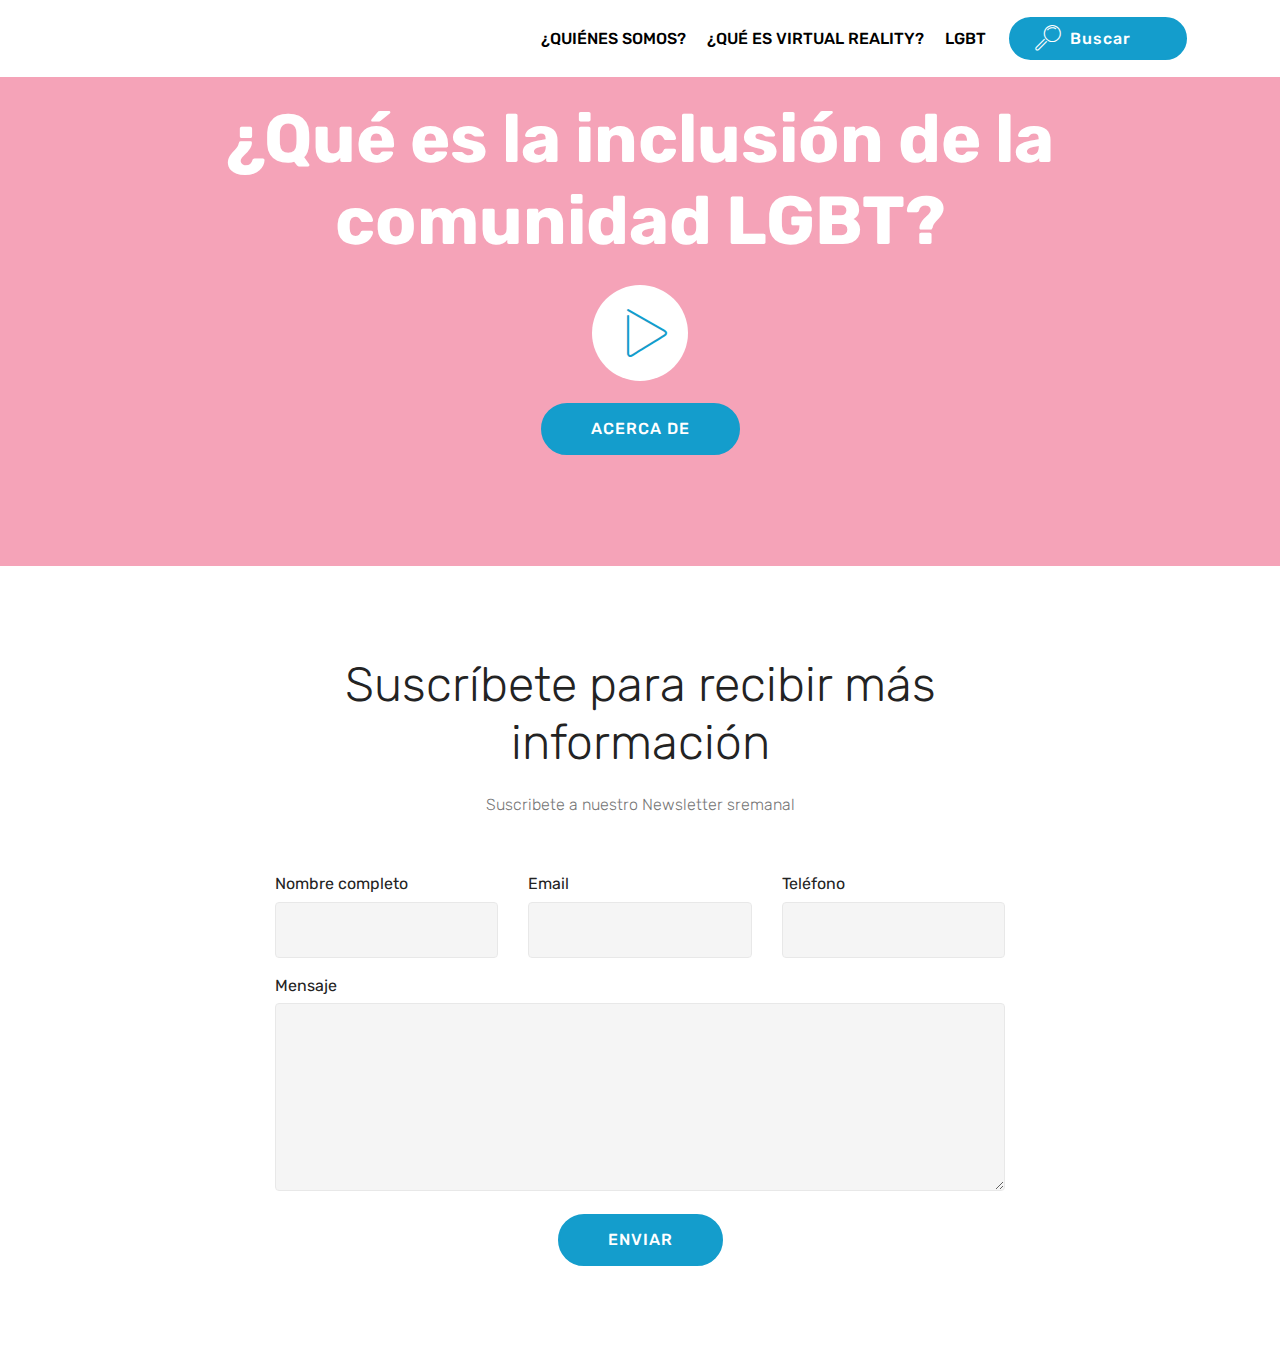
==== commit 5308d645: "Add files via upload" ====
--- a/FEM_TP5/index.html
+++ b/FEM_TP5/index.html
@@ -103,7 +103,7 @@
             <div class="title col-12 col-lg-8">
                 <h2 class="mbr-section-title align-center pb-3 mbr-fonts-style display-2">
                     Suscríbete para recibir más información</h2>
-                <h3 class="mbr-section-subtitle align-center mbr-light pb-3 mbr-fonts-style display-7">Suscribeté a nuestro Newsletter sremanal</h3>
+                <h3 class="mbr-section-subtitle align-center mbr-light pb-3 mbr-fonts-style display-7">Suscribete a nuestro Newsletter sremanal</h3>
             </div>
         </div>
     </div>
